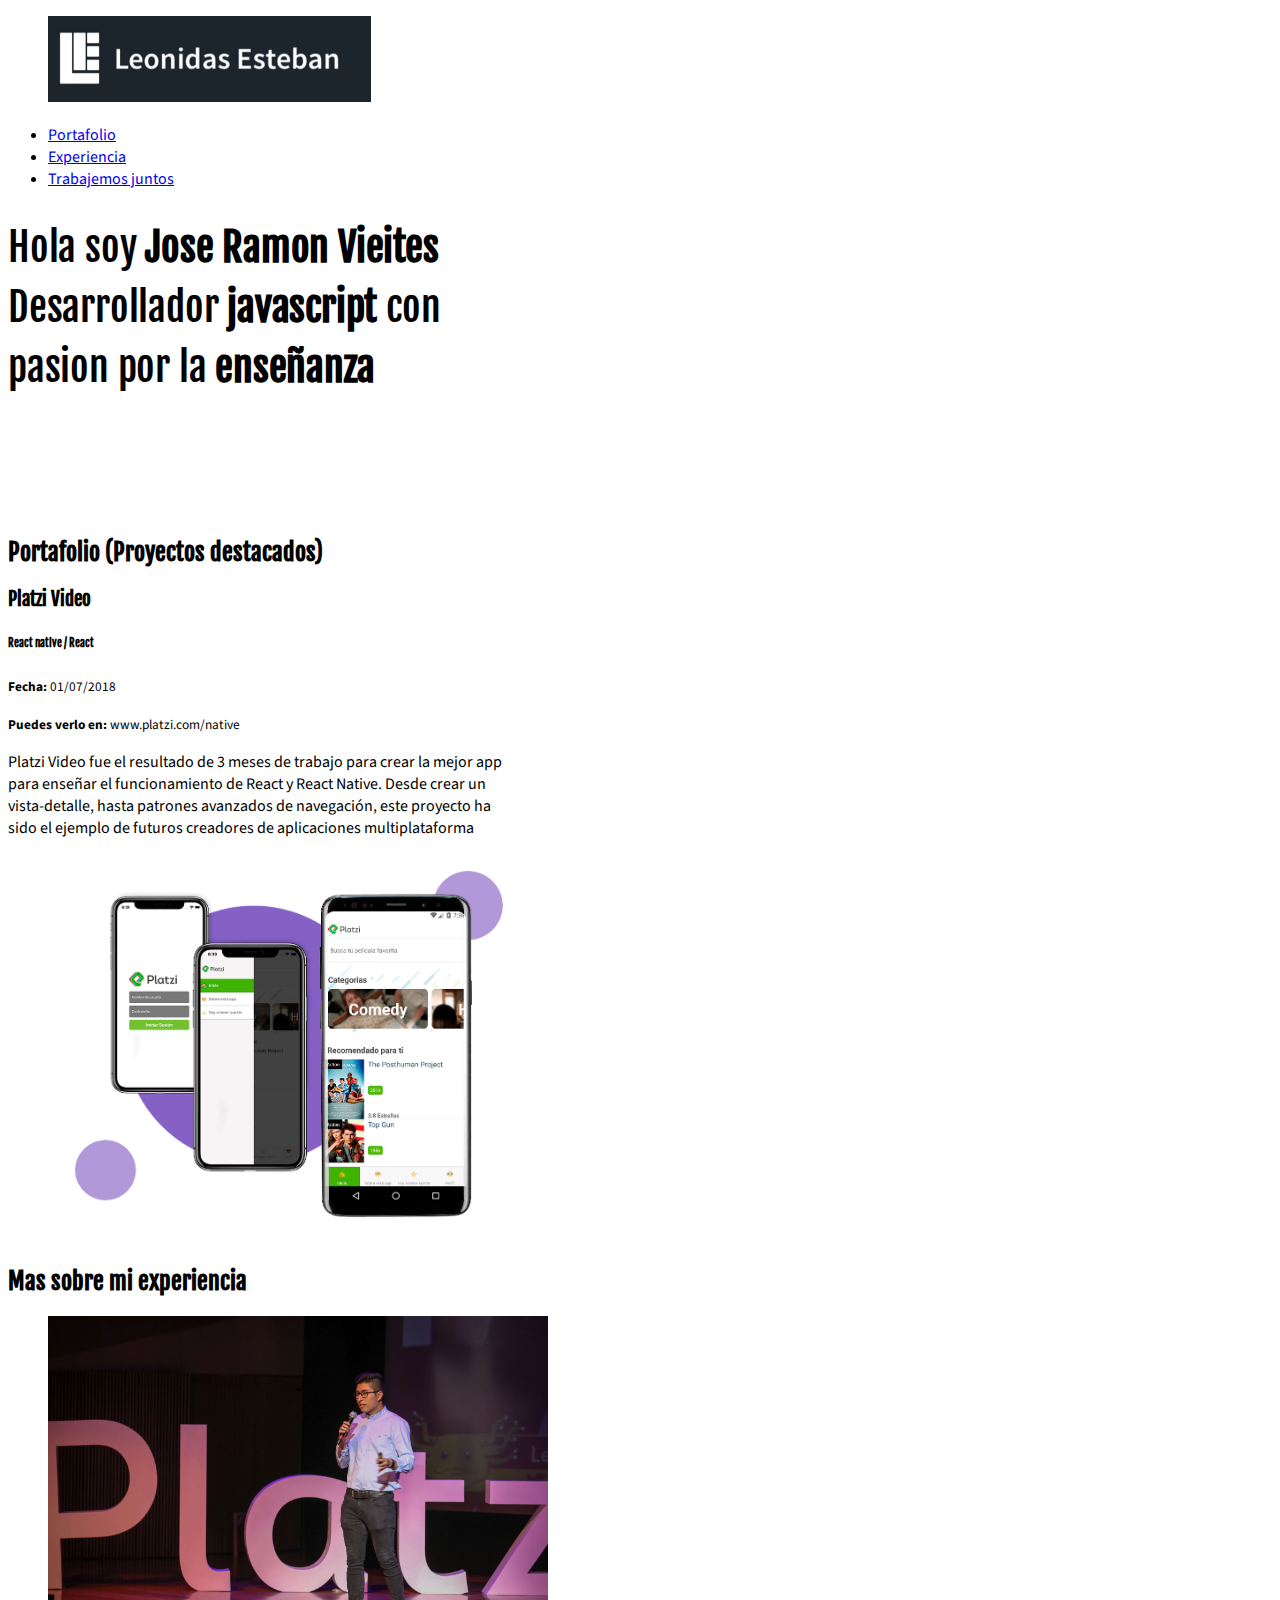
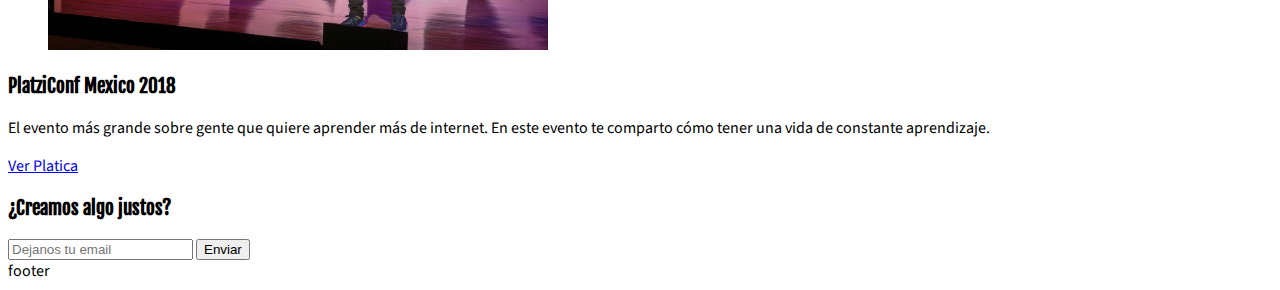
==== index.html @ d4e22620 "Dimensiones fijas elementos" ====
<!DOCTYPE html>
<html lang="es">

<head>
  <meta charset="UTF-8 ">
  <title>Hola soy Jose Ramon Vieites</title>
  <link rel="icon" type="image/png" href="images/favicon.png">
  <link href="https://fonts.googleapis.com/css2?family=Open+Sans&display=swap" rel="stylesheet">
  <link rel="stylesheet" href="css/styles.css">
</head>

<body>
  <header class="header">
    <div>
      <figure class="logo">
        <img src="images/logo.png" alt="Logo de http://leonidasesteban.com">
      </figure>
      <nav class="menu">
        <ul>
          <li>
            <a class="link" href="./portafolio/index.html ">Portafolio</a>
          </li>
          <li>
            <a class="link" href="#experiencia">Experiencia</a>
          </li>
          <li>
            <a class="link" href="#contacto">Trabajemos juntos</a>
          </li>
        </ul>
      </nav>
    </div>
  </header>
  <section class="hero">
    <h1>
      Hola soy
      <strong>Jose Ramon Vieites</strong>
      </br> Desarrollador
      <strong>javascript</strong>
      con </br> pasion por la <strong>enseñanza</strong>
    </h1>
    <!--
    <figure>
      <img src="images/hero.jpg" width="500" height="300" alt="Imagen principal del ciclo">
    </figure>
    -->
  </section>
  <section class="portfolio" id="portfolio">
    <h2>Portafolio (Proyectos destacados)</h2>
    <article class="project">
      <div class="project-details">
        <h3 class="project-title">Platzi Video</h3>
        <h6 class="project-course">React native / React</h6>
        <p class="project-date"> <small> <strong>Fecha:</strong> 01/07/2018 </small> </p>
        <p class="project-url"> <small> <strong>Puedes verlo en:</strong> www.platzi.com/native </small> </p>
        <p class="project-description">Platzi Video fue el resultado de 3 meses de trabajo para crear la mejor app para
          enseñar
          el funcionamiento de React y React Native. Desde crear un vista-detalle, hasta patrones
          avanzados de navegación, este proyecto ha sido el ejemplo de futuros creadores de
          aplicaciones multiplataforma
        </p>
      </div>
      <figure class="project-image-container">
        <img class="project-image" src="images/platzi-video-react-native.png" alt="Proyecto del curso de react native"
          width="500">
      </figure>
    </article>
  </section>
  <section id="experiencia">
    <h2>Mas sobre mi experiencia</h2>
    <article class="event">
      <figure class="event-image-container">
        <img class="event-image" src="images/platzi-conf.jpg" width="500" alt="">
      </figure>
      <h3 class="event-title">PlatziConf Mexico 2018</h3>
      <p class="event-description">El evento más grande sobre gente que quiere aprender más de internet. En este evento
        te
        comparto cómo tener una vida de constante aprendizaje.</p>
      <a class="event-url" target="_blank" href="https://www.youtube.com/watch?v=BIS7cWGgJg0">Ver Platica</a>
    </article>
  </section>
  <section id="contacto" class="contact">
    <form action="/suscripcion/" class="form-email">
      <h3>¿Creamos algo justos?</h3>
      <input id="email" type="text" placeholder="Dejanos tu email">
      <button>Enviar</button>
    </form>
  </section>
  <footer class="footer">footer</footer>
</body>

</html>
---- css/styles.css ----
@import url('https://fonts.googleapis.com/css2?family=Fjalla+One&display=swap');
@import url('https://fonts.googleapis.com/css2?family=Source+Sans+Pro:ital,wght@0,200;0,300;0,400;0,600;0,700;0,900;1,200;1,300;1,400;1,600;1,700;1,900&display=swap');
/*
reglas
selectores
declaraciones
propiedades
valores
*/

/*
header {
  background: pink;
}

body header div nav ul li a {
  color: yellow;
}

.link {
  color: blue;
}
*/

body {
  font-family: 'Source Sans Pro', sans-serif;
}

h1,
h2,
h3,
h4,
h5,
h6 {
  font-family: 'Fjalla One', sans-serif;
}

h1 {
  font-size: 40px;
  line-height: 1.5;
  font-weight: normal;
  letter-spacing: -0.2px;
}

.project-details {
  width: 500px;
}

.project-image-container {
  width: 500px;
}

.hero {
  height: 300px;
}
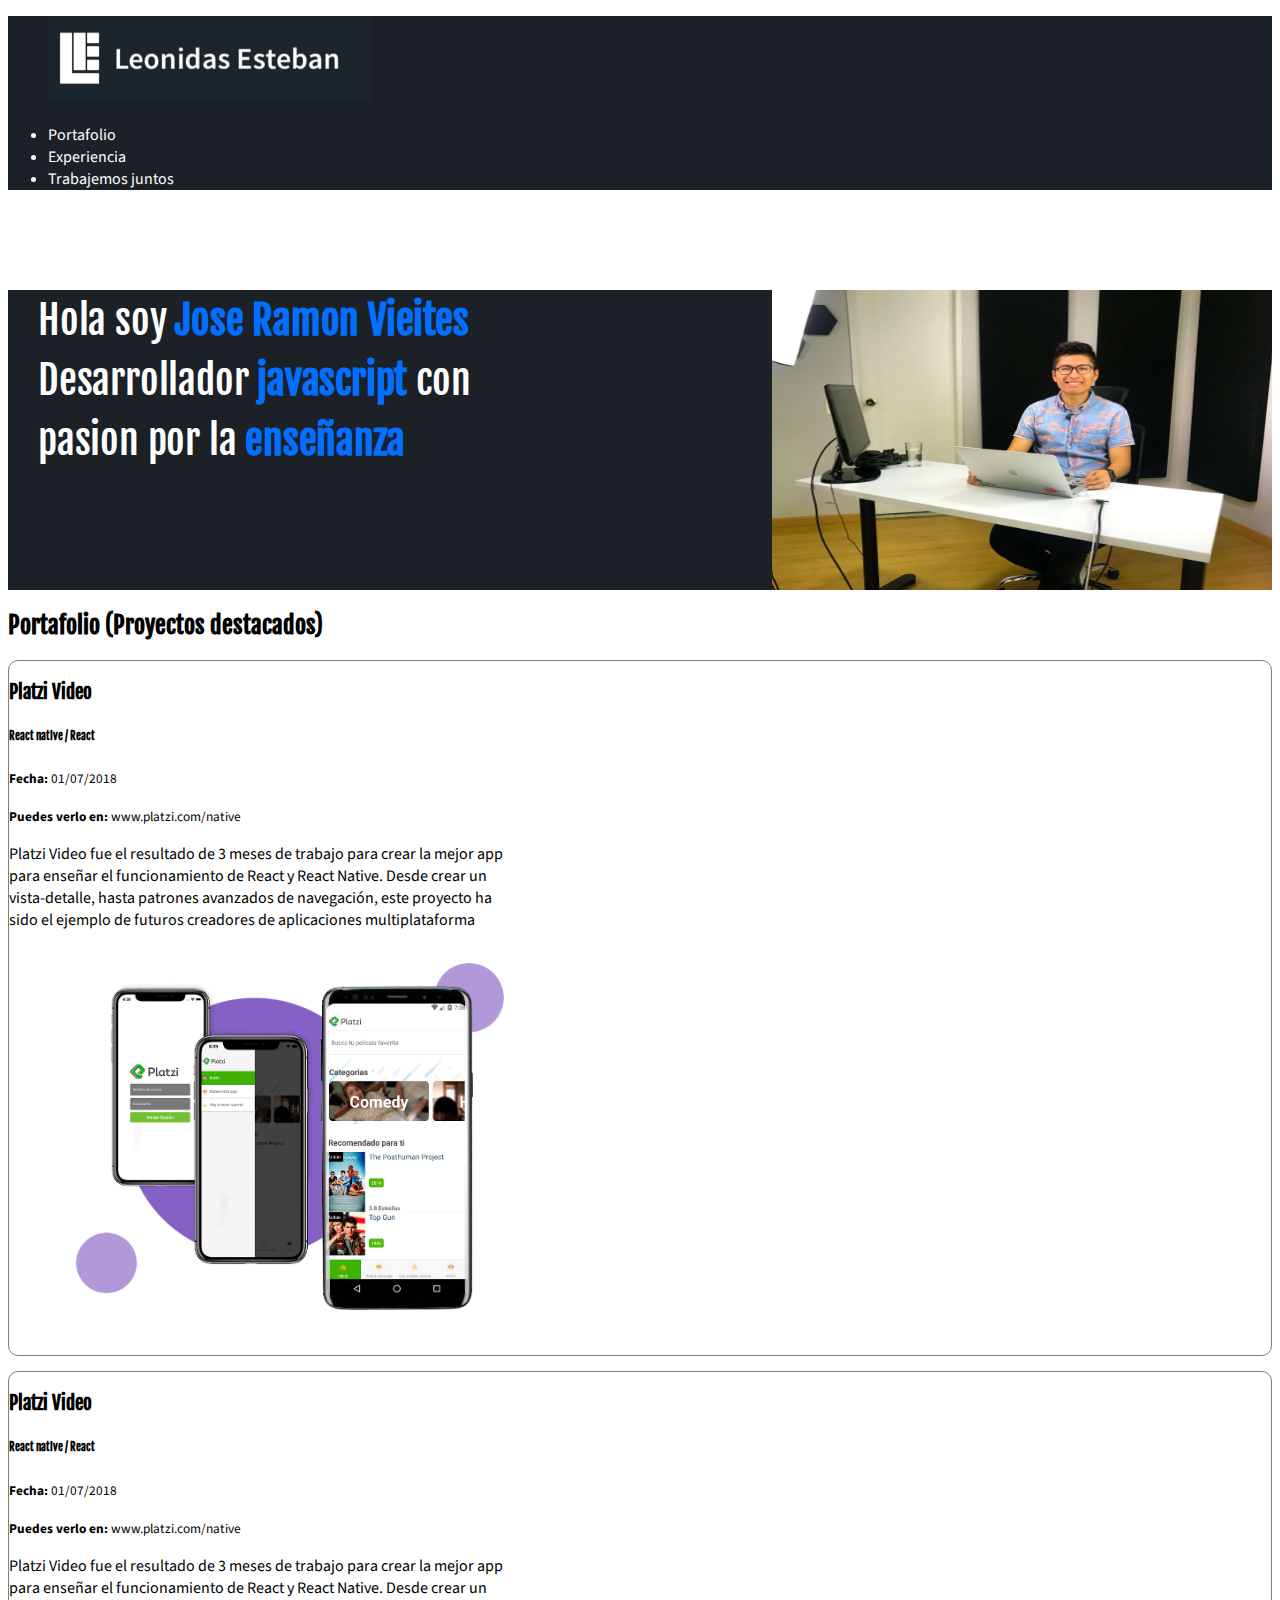
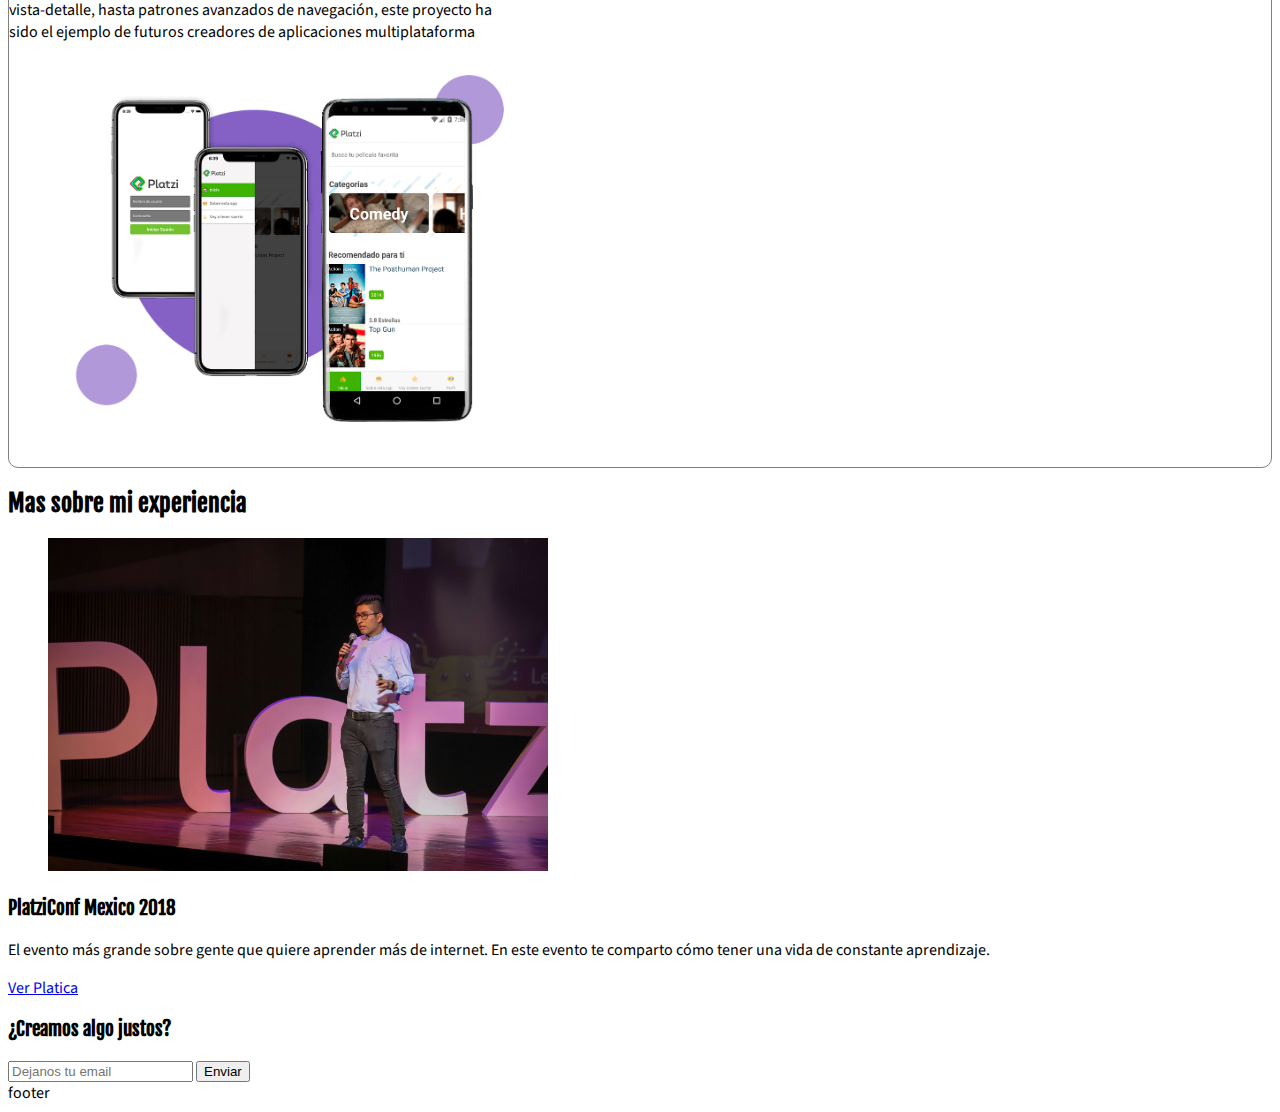
==== commit 1565f70e: "Margins" ====
--- a/index.html
+++ b/index.html
@@ -64,6 +64,24 @@
           width="500">
       </figure>
     </article>
+    <article class="project">
+      <div class="project-details">
+        <h3 class="project-title">Platzi Video</h3>
+        <h6 class="project-course">React native / React</h6>
+        <p class="project-date"> <small> <strong>Fecha:</strong> 01/07/2018 </small> </p>
+        <p class="project-url"> <small> <strong>Puedes verlo en:</strong> www.platzi.com/native </small> </p>
+        <p class="project-description">Platzi Video fue el resultado de 3 meses de trabajo para crear la mejor app para
+          enseñar
+          el funcionamiento de React y React Native. Desde crear un vista-detalle, hasta patrones
+          avanzados de navegación, este proyecto ha sido el ejemplo de futuros creadores de
+          aplicaciones multiplataforma
+        </p>
+      </div>
+      <figure class="project-image-container">
+        <img class="project-image" src="images/platzi-video-react-native.png" alt="Proyecto del curso de react native"
+          width="500">
+      </figure>
+    </article>
   </section>
   <section id="experiencia">
     <h2>Mas sobre mi experiencia</h2>
--- a/css/styles.css
+++ b/css/styles.css
@@ -40,6 +40,18 @@
   line-height: 1.5;
   font-weight: normal;
   letter-spacing: -0.2px;
+  color: white;
+  margin: 100px 150px 70px 30px;
+}
+
+h1 strong {
+  color: #026fff;
+}
+
+.project {
+  border: 1px solid gray;
+  border-radius: 10px;
+  margin-bottom: 15px;
 }
 
 .project-details {
@@ -52,4 +64,19 @@
 
 .hero {
   height: 300px;
+  background-image: url('../images/hero.jpg');
+  background-size: 500px 300px;
+  background-repeat: no-repeat;
+  background-position-x: right;
+  background-color: #1b2127;
 }
+
+.header {
+  background-color: #1b2127;
+  color: white;
+}
+
+.header a {
+  color: white;
+  text-decoration: none;
+}
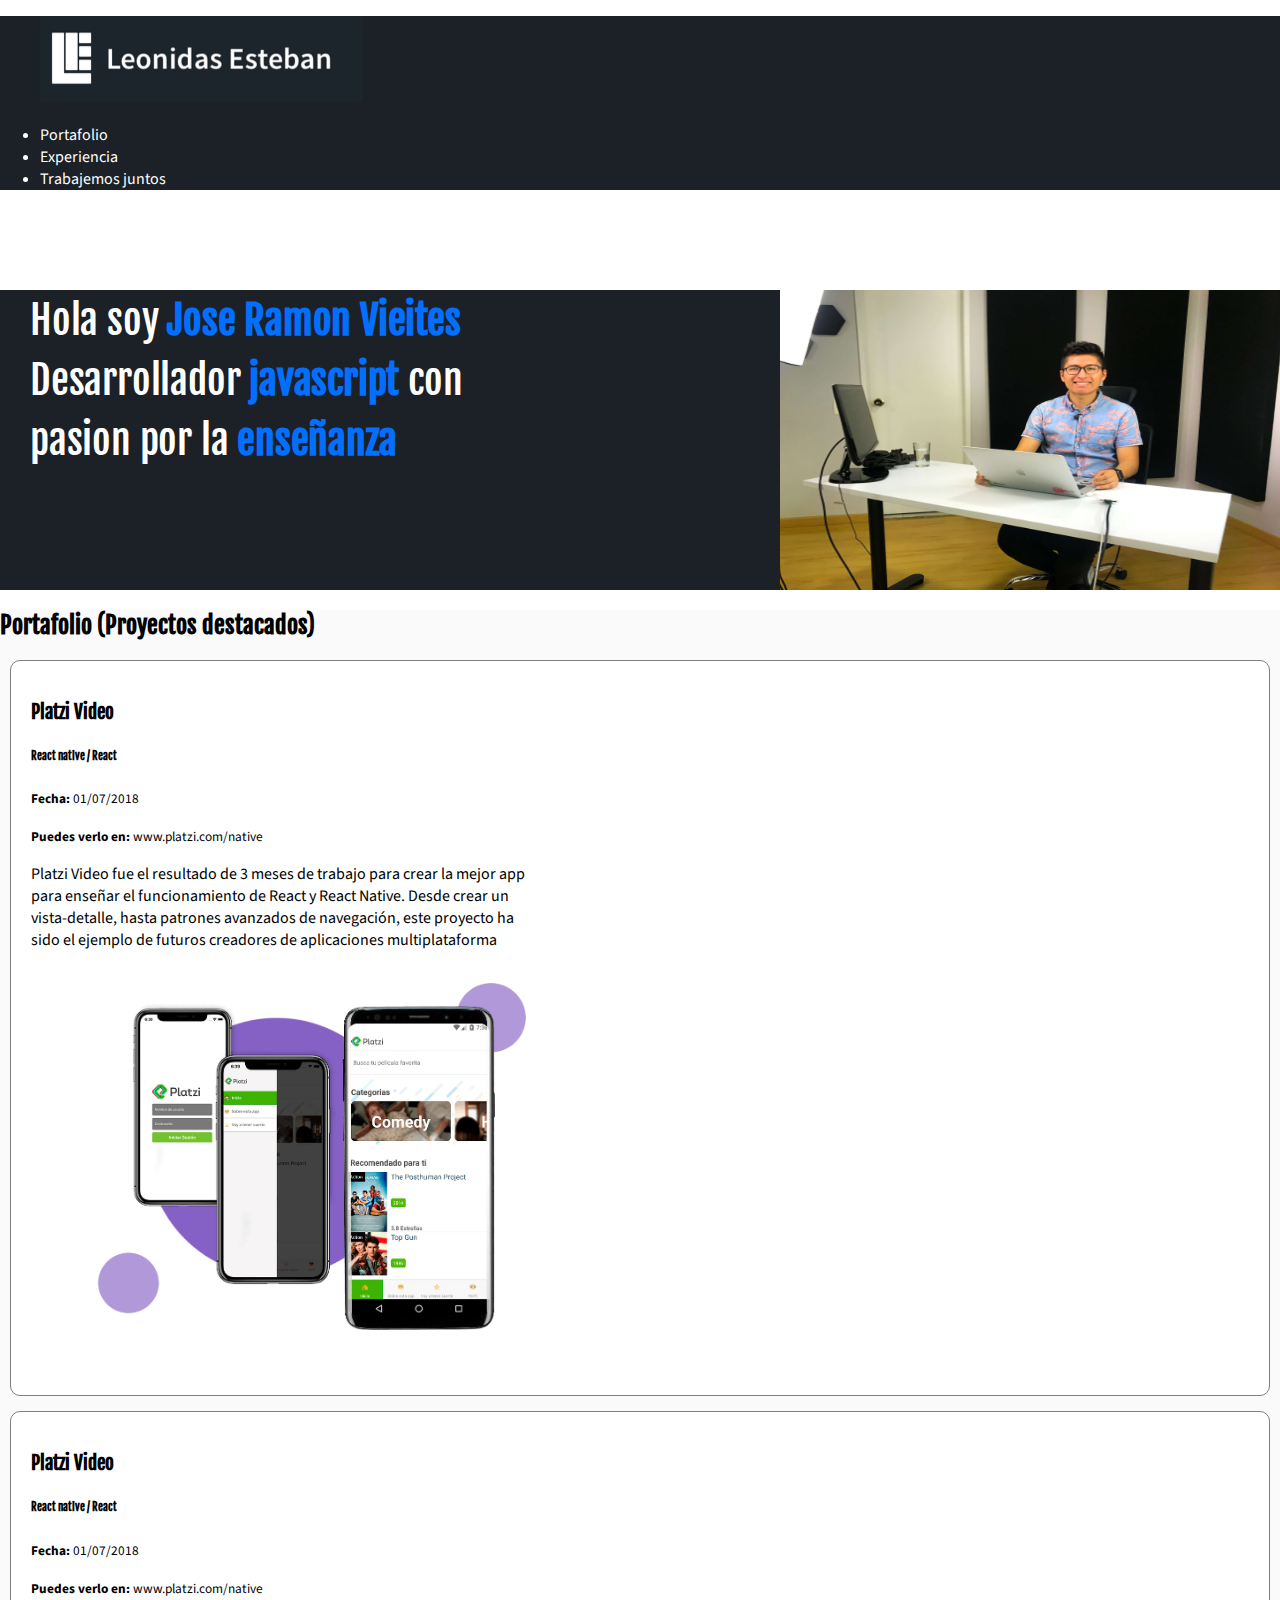
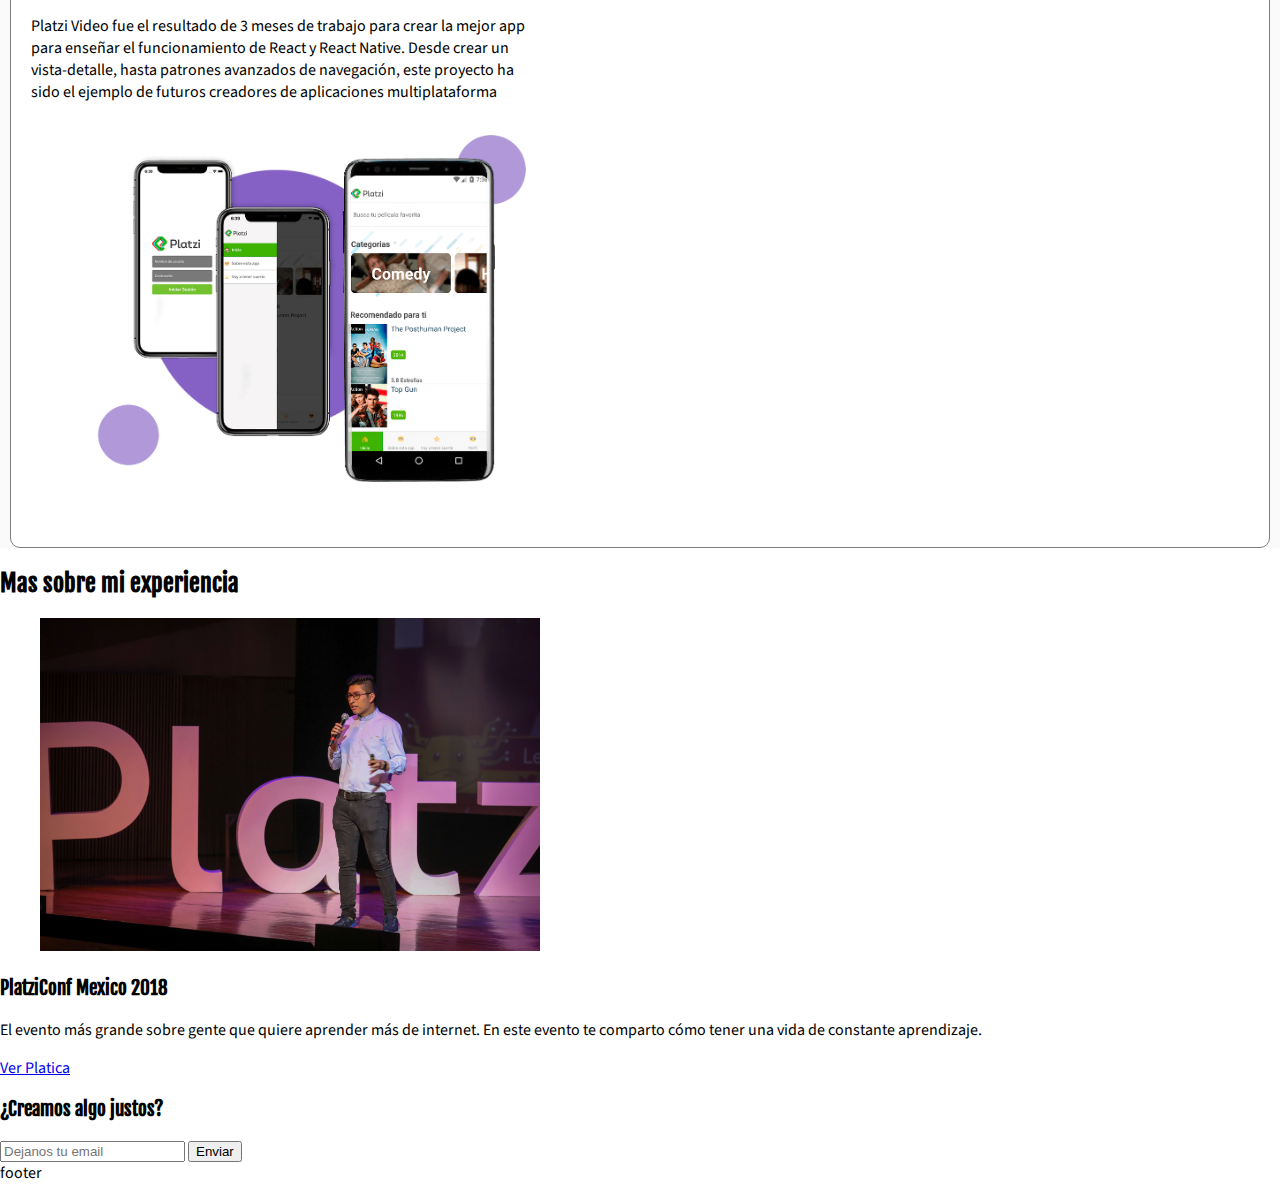
==== commit 94e2fade: "Formateo" ====
--- a/index.html
+++ b/index.html
@@ -1,109 +1,145 @@
 <!DOCTYPE html>
 <html lang="es">
+  <head>
+    <meta charset="UTF-8 " />
+    <title>Hola soy Jose Ramon Vieites</title>
+    <link rel="icon" type="image/png" href="images/favicon.png" />
+    <link
+      href="https://fonts.googleapis.com/css2?family=Open+Sans&display=swap"
+      rel="stylesheet"
+    />
+    <link rel="stylesheet" href="css/styles.css" />
+  </head>
 
-<head>
-  <meta charset="UTF-8 ">
-  <title>Hola soy Jose Ramon Vieites</title>
-  <link rel="icon" type="image/png" href="images/favicon.png">
-  <link href="https://fonts.googleapis.com/css2?family=Open+Sans&display=swap" rel="stylesheet">
-  <link rel="stylesheet" href="css/styles.css">
-</head>
-
-<body>
-  <header class="header">
-    <div>
-      <figure class="logo">
-        <img src="images/logo.png" alt="Logo de http://leonidasesteban.com">
-      </figure>
-      <nav class="menu">
-        <ul>
-          <li>
-            <a class="link" href="./portafolio/index.html ">Portafolio</a>
-          </li>
-          <li>
-            <a class="link" href="#experiencia">Experiencia</a>
-          </li>
-          <li>
-            <a class="link" href="#contacto">Trabajemos juntos</a>
-          </li>
-        </ul>
-      </nav>
-    </div>
-  </header>
-  <section class="hero">
-    <h1>
-      Hola soy
-      <strong>Jose Ramon Vieites</strong>
-      </br> Desarrollador
-      <strong>javascript</strong>
-      con </br> pasion por la <strong>enseñanza</strong>
-    </h1>
-    <!--
+  <body>
+    <header class="header">
+      <div>
+        <figure class="logo">
+          <img src="images/logo.png" alt="Logo de http://leonidasesteban.com" />
+        </figure>
+        <nav class="menu">
+          <ul>
+            <li>
+              <a class="link" href="./portafolio/index.html ">Portafolio</a>
+            </li>
+            <li>
+              <a class="link" href="#experiencia">Experiencia</a>
+            </li>
+            <li>
+              <a class="link" href="#contacto">Trabajemos juntos</a>
+            </li>
+          </ul>
+        </nav>
+      </div>
+    </header>
+    <section class="hero">
+      <h1>
+        Hola soy
+        <strong>Jose Ramon Vieites</strong>
+        <br />
+        Desarrollador
+        <strong>javascript</strong>
+        con <br />
+        pasion por la <strong>enseñanza</strong>
+      </h1>
+      <!--
     <figure>
       <img src="images/hero.jpg" width="500" height="300" alt="Imagen principal del ciclo">
     </figure>
-    -->
-  </section>
-  <section class="portfolio" id="portfolio">
-    <h2>Portafolio (Proyectos destacados)</h2>
-    <article class="project">
-      <div class="project-details">
-        <h3 class="project-title">Platzi Video</h3>
-        <h6 class="project-course">React native / React</h6>
-        <p class="project-date"> <small> <strong>Fecha:</strong> 01/07/2018 </small> </p>
-        <p class="project-url"> <small> <strong>Puedes verlo en:</strong> www.platzi.com/native </small> </p>
-        <p class="project-description">Platzi Video fue el resultado de 3 meses de trabajo para crear la mejor app para
-          enseñar
-          el funcionamiento de React y React Native. Desde crear un vista-detalle, hasta patrones
-          avanzados de navegación, este proyecto ha sido el ejemplo de futuros creadores de
-          aplicaciones multiplataforma
+    --></section>
+    <section class="portfolio" id="portfolio">
+      <h2>Portafolio (Proyectos destacados)</h2>
+      <article class="project">
+        <div class="project-details">
+          <h3 class="project-title">Platzi Video</h3>
+          <h6 class="project-course">React native / React</h6>
+          <p class="project-date">
+            <small> <strong>Fecha:</strong> 01/07/2018 </small>
+          </p>
+          <p class="project-url">
+            <small>
+              <strong>Puedes verlo en:</strong> www.platzi.com/native
+            </small>
+          </p>
+          <p class="project-description">
+            Platzi Video fue el resultado de 3 meses de trabajo para crear la
+            mejor app para enseñar el funcionamiento de React y React Native.
+            Desde crear un vista-detalle, hasta patrones avanzados de
+            navegación, este proyecto ha sido el ejemplo de futuros creadores de
+            aplicaciones multiplataforma
+          </p>
+        </div>
+        <figure class="project-image-container">
+          <img
+            class="project-image"
+            src="images/platzi-video-react-native.png"
+            alt="Proyecto del curso de react native"
+            width="500"
+          />
+        </figure>
+      </article>
+      <article class="project">
+        <div class="project-details">
+          <h3 class="project-title">Platzi Video</h3>
+          <h6 class="project-course">React native / React</h6>
+          <p class="project-date">
+            <small> <strong>Fecha:</strong> 01/07/2018 </small>
+          </p>
+          <p class="project-url">
+            <small>
+              <strong>Puedes verlo en:</strong> www.platzi.com/native
+            </small>
+          </p>
+          <p class="project-description">
+            Platzi Video fue el resultado de 3 meses de trabajo para crear la
+            mejor app para enseñar el funcionamiento de React y React Native.
+            Desde crear un vista-detalle, hasta patrones avanzados de
+            navegación, este proyecto ha sido el ejemplo de futuros creadores de
+            aplicaciones multiplataforma
+          </p>
+        </div>
+        <figure class="project-image-container">
+          <img
+            class="project-image"
+            src="images/platzi-video-react-native.png"
+            alt="Proyecto del curso de react native"
+            width="500"
+          />
+        </figure>
+      </article>
+    </section>
+    <section id="experiencia">
+      <h2>Mas sobre mi experiencia</h2>
+      <article class="event">
+        <figure class="event-image-container">
+          <img
+            class="event-image"
+            src="images/platzi-conf.jpg"
+            width="500"
+            alt=""
+          />
+        </figure>
+        <h3 class="event-title">PlatziConf Mexico 2018</h3>
+        <p class="event-description">
+          El evento más grande sobre gente que quiere aprender más de internet.
+          En este evento te comparto cómo tener una vida de constante
+          aprendizaje.
         </p>
-      </div>
-      <figure class="project-image-container">
-        <img class="project-image" src="images/platzi-video-react-native.png" alt="Proyecto del curso de react native"
-          width="500">
-      </figure>
-    </article>
-    <article class="project">
-      <div class="project-details">
-        <h3 class="project-title">Platzi Video</h3>
-        <h6 class="project-course">React native / React</h6>
-        <p class="project-date"> <small> <strong>Fecha:</strong> 01/07/2018 </small> </p>
-        <p class="project-url"> <small> <strong>Puedes verlo en:</strong> www.platzi.com/native </small> </p>
-        <p class="project-description">Platzi Video fue el resultado de 3 meses de trabajo para crear la mejor app para
-          enseñar
-          el funcionamiento de React y React Native. Desde crear un vista-detalle, hasta patrones
-          avanzados de navegación, este proyecto ha sido el ejemplo de futuros creadores de
-          aplicaciones multiplataforma
-        </p>
-      </div>
-      <figure class="project-image-container">
-        <img class="project-image" src="images/platzi-video-react-native.png" alt="Proyecto del curso de react native"
-          width="500">
-      </figure>
-    </article>
-  </section>
-  <section id="experiencia">
-    <h2>Mas sobre mi experiencia</h2>
-    <article class="event">
-      <figure class="event-image-container">
-        <img class="event-image" src="images/platzi-conf.jpg" width="500" alt="">
-      </figure>
-      <h3 class="event-title">PlatziConf Mexico 2018</h3>
-      <p class="event-description">El evento más grande sobre gente que quiere aprender más de internet. En este evento
-        te
-        comparto cómo tener una vida de constante aprendizaje.</p>
-      <a class="event-url" target="_blank" href="https://www.youtube.com/watch?v=BIS7cWGgJg0">Ver Platica</a>
-    </article>
-  </section>
-  <section id="contacto" class="contact">
-    <form action="/suscripcion/" class="form-email">
-      <h3>¿Creamos algo justos?</h3>
-      <input id="email" type="text" placeholder="Dejanos tu email">
-      <button>Enviar</button>
-    </form>
-  </section>
-  <footer class="footer">footer</footer>
-</body>
-
-</html>+        <a
+          class="event-url"
+          target="_blank"
+          href="https://www.youtube.com/watch?v=BIS7cWGgJg0"
+          >Ver Platica</a
+        >
+      </article>
+    </section>
+    <section id="contacto" class="contact">
+      <form action="/suscripcion/" class="form-email">
+        <h3>¿Creamos algo justos?</h3>
+        <input id="email" type="text" placeholder="Dejanos tu email" />
+        <button>Enviar</button>
+      </form>
+    </section>
+    <footer class="footer">footer</footer>
+  </body>
+</html>
--- a/css/styles.css
+++ b/css/styles.css
@@ -23,6 +23,7 @@
 */
 
 body {
+  margin: 0;
   font-family: 'Source Sans Pro', sans-serif;
 }
 
@@ -48,10 +49,17 @@
   color: #026fff;
 }
 
+.portfolio {
+  background: #fafafa;
+}
+
 .project {
   border: 1px solid gray;
   border-radius: 10px;
+  margin: 10px;
   margin-bottom: 15px;
+  padding: 20px;
+  background-color: white;
 }
 
 .project-details {
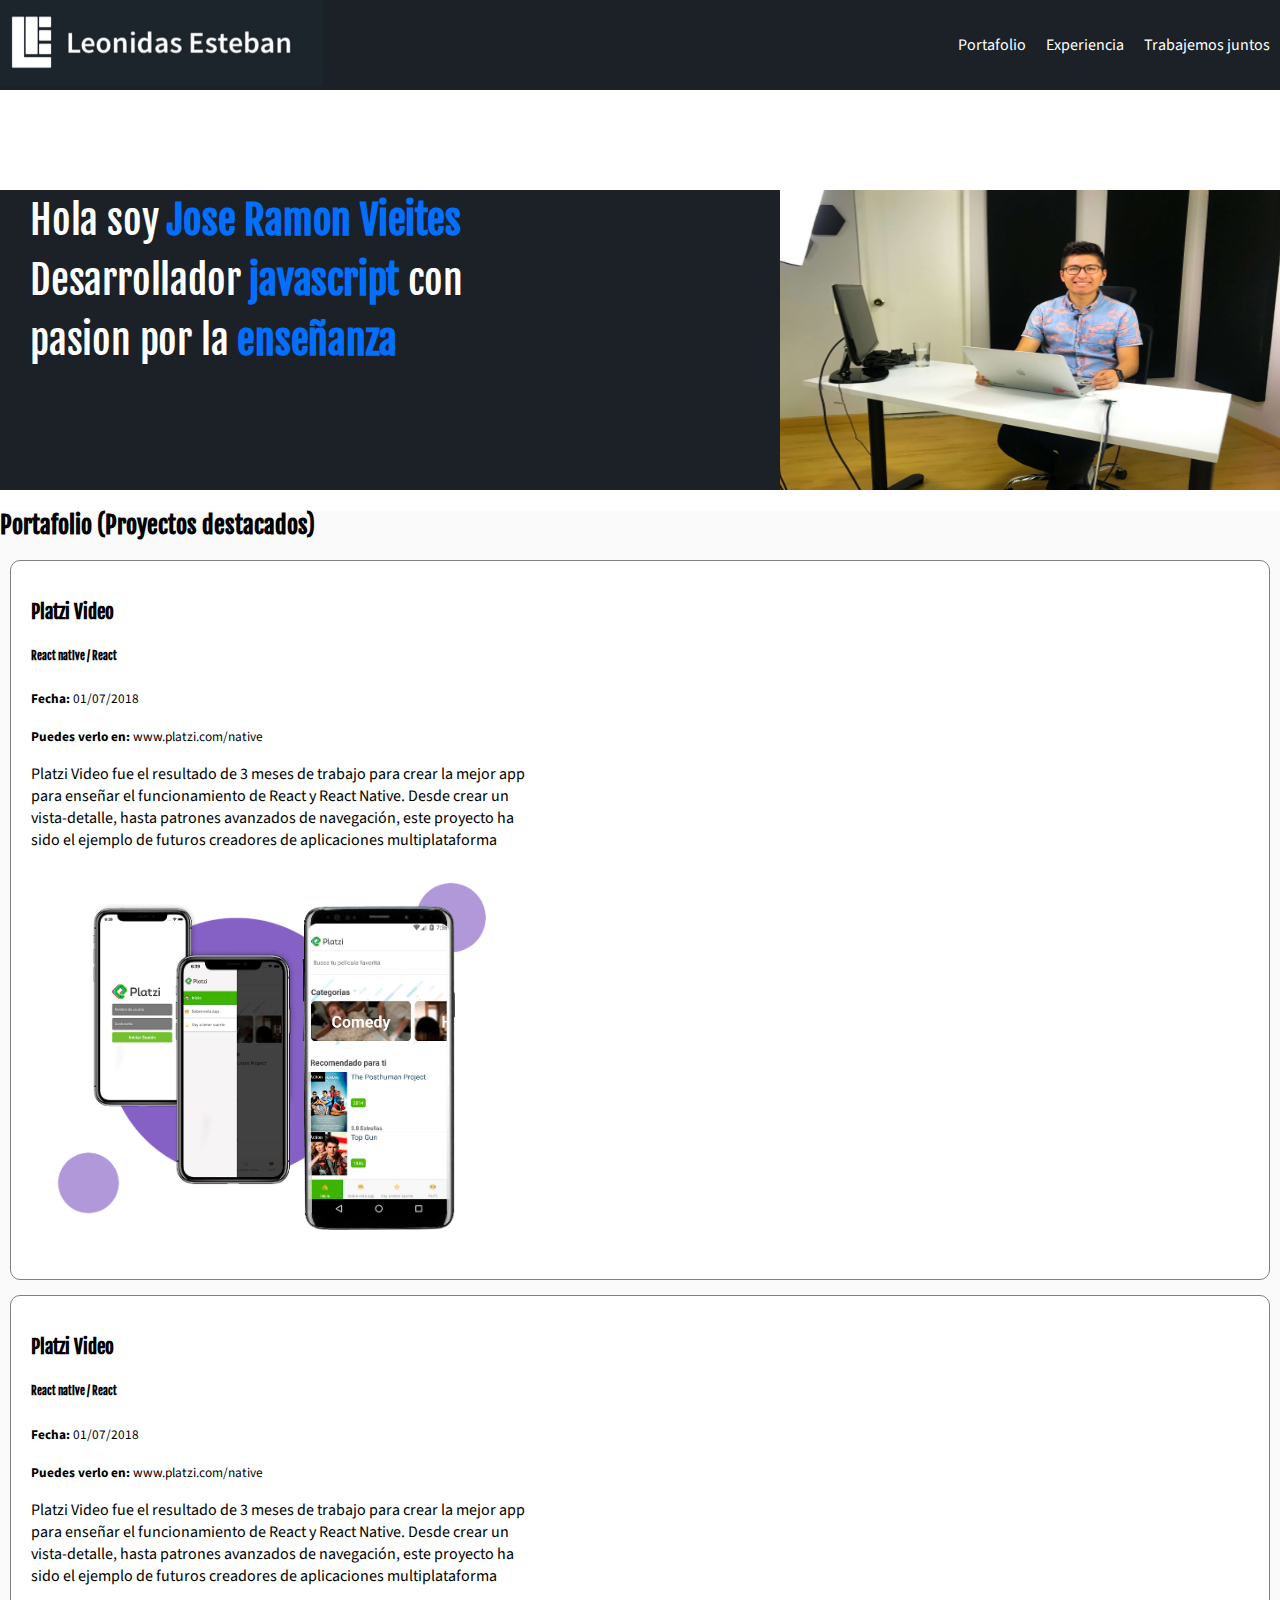
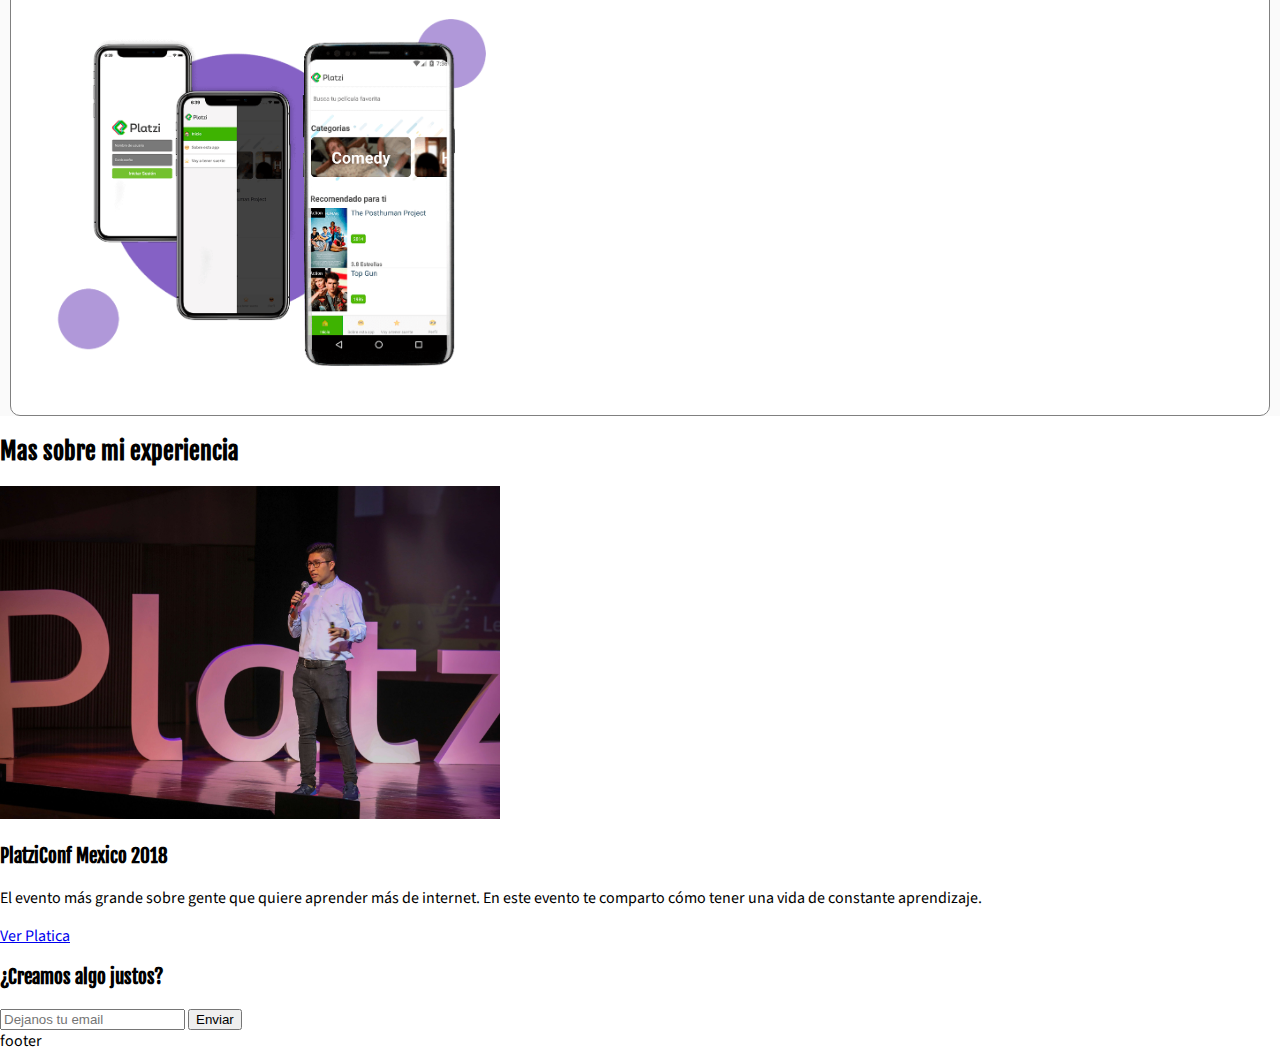
==== commit c0093e9d: "Fles e header" ====
--- a/index.html
+++ b/index.html
@@ -13,24 +13,22 @@
 
   <body>
     <header class="header">
-      <div>
-        <figure class="logo">
-          <img src="images/logo.png" alt="Logo de http://leonidasesteban.com" />
-        </figure>
-        <nav class="menu">
-          <ul>
-            <li>
-              <a class="link" href="./portafolio/index.html ">Portafolio</a>
-            </li>
-            <li>
-              <a class="link" href="#experiencia">Experiencia</a>
-            </li>
-            <li>
-              <a class="link" href="#contacto">Trabajemos juntos</a>
-            </li>
-          </ul>
-        </nav>
-      </div>
+      <figure class="logo">
+        <img src="images/logo.png" alt="Logo de http://leonidasesteban.com" />
+      </figure>
+      <nav class="menu">
+        <ul>
+          <li>
+            <a class="link" href="./portafolio/index.html ">Portafolio</a>
+          </li>
+          <li>
+            <a class="link" href="#experiencia">Experiencia</a>
+          </li>
+          <li>
+            <a class="link" href="#contacto">Trabajemos juntos</a>
+          </li>
+        </ul>
+      </nav>
     </header>
     <section class="hero">
       <h1>
--- a/css/styles.css
+++ b/css/styles.css
@@ -9,9 +9,6 @@
 */
 
 /*
-header {
-  background: pink;
-}
 
 body header div nav ul li a {
   color: yellow;
@@ -82,9 +79,54 @@
 .header {
   background-color: #1b2127;
   color: white;
+  display: flex;
+  justify-content: space-between;
+  height: 90px;
 }
 
 .header a {
   color: white;
   text-decoration: none;
+  display: flex;
+  align-items: center;
+  height: inherit;
+  padding: 0 10px;
 }
+
+.header ul {
+  display: flex;
+  height: inherit;
+  height: 90px;
+}
+
+.header ul li {
+  height: inherit;
+}
+
+.flexbox {
+  display: flex;
+  flex-direction: row;
+  flex-wrap: wrap;
+  justify-content: space-between;
+}
+
+.box {
+  width: 200px;
+  height: 200px;
+  border: 1px solid red;
+  flex-shrink: 0;
+}
+
+ul {
+  margin: 0;
+  padding: 0;
+  list-style: none;
+}
+
+figure {
+  margin: 0;
+}
+
+.menu {
+  height: inherit;
+}
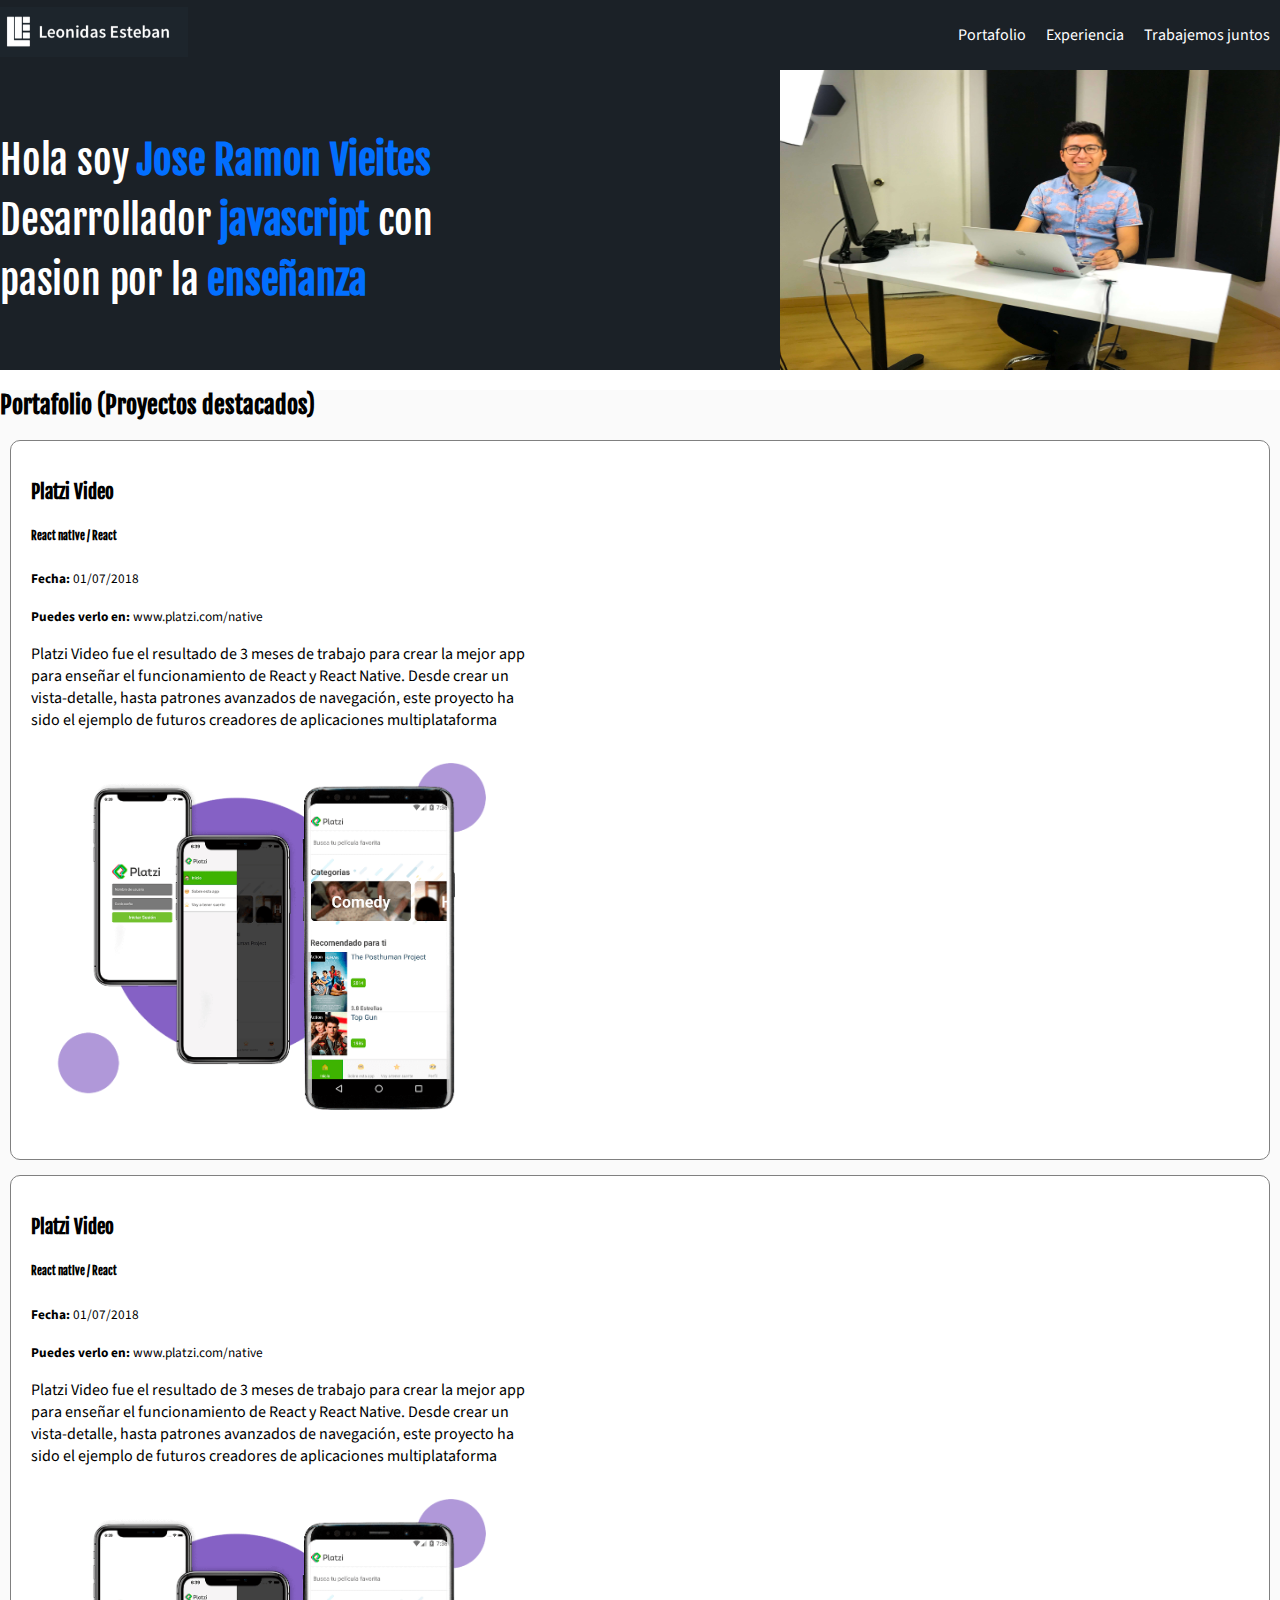
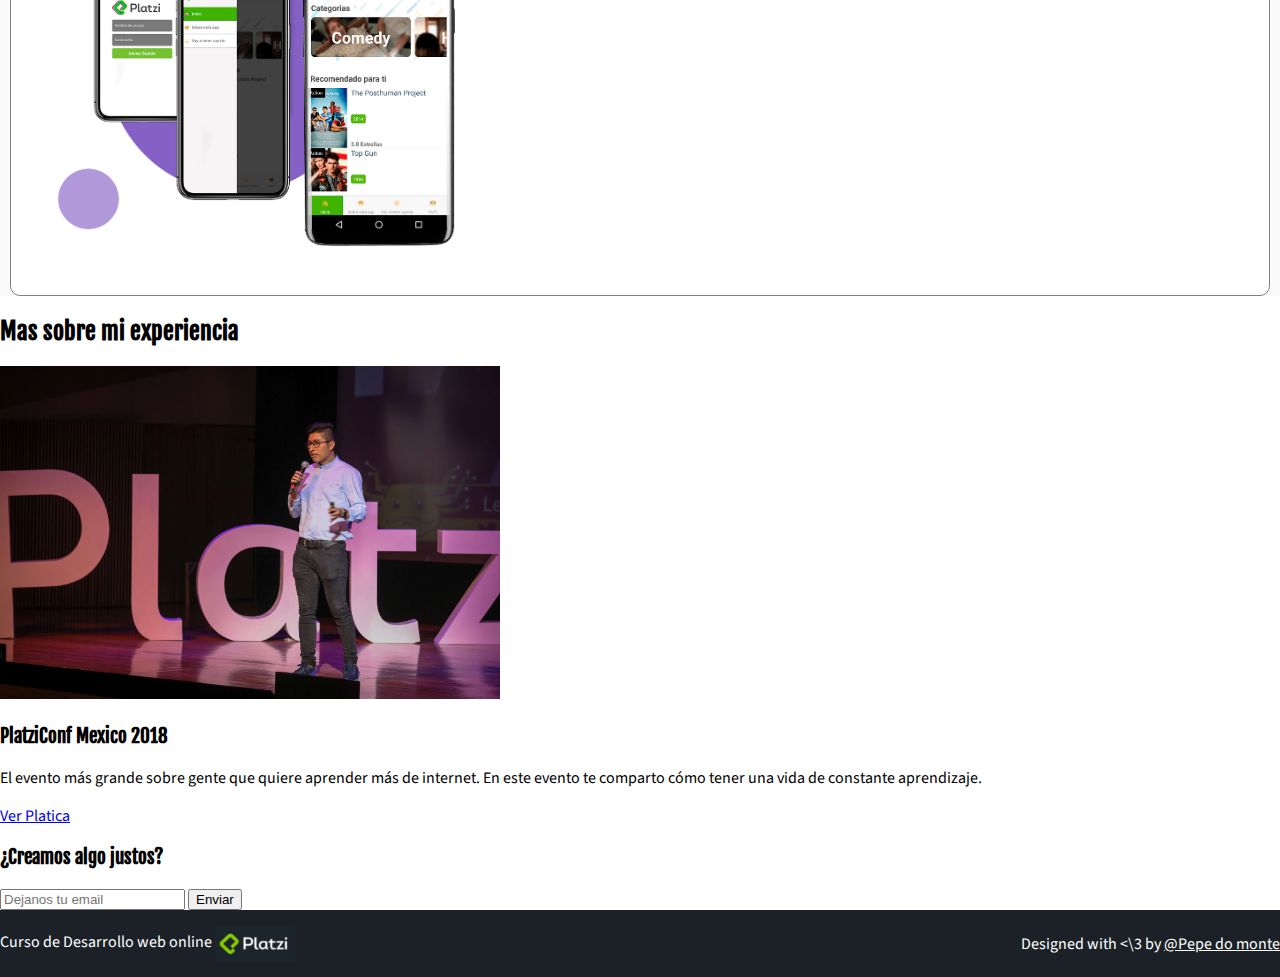
==== commit f270ac64: "Header e footer" ====
--- a/index.html
+++ b/index.html
@@ -14,7 +14,11 @@
   <body>
     <header class="header">
       <figure class="logo">
-        <img src="images/logo.png" alt="Logo de http://leonidasesteban.com" />
+        <img
+          height="50"
+          src="images/logo.png"
+          alt="Logo de http://leonidasesteban.com"
+        />
       </figure>
       <nav class="menu">
         <ul>
@@ -138,6 +142,16 @@
         <button>Enviar</button>
       </form>
     </section>
-    <footer class="footer">footer</footer>
+    <footer class="footer">
+      <div>
+        <p>
+          Curso de Desarrollo web online
+          <img src="images/platzi.png" width="80" alt="platzi" />
+        </p>
+      </div>
+      <div>
+        <p>Designed with <\3 by <a href="">@Pepe do monte</a></p>
+      </div>
+    </footer>
   </body>
 </html>
--- a/css/styles.css
+++ b/css/styles.css
@@ -39,7 +39,7 @@
   font-weight: normal;
   letter-spacing: -0.2px;
   color: white;
-  margin: 100px 150px 70px 30px;
+  margin: 0;
 }
 
 h1 strong {
@@ -74,6 +74,8 @@
   background-repeat: no-repeat;
   background-position-x: right;
   background-color: #1b2127;
+  display: flex;
+  align-items: center;
 }
 
 .header {
@@ -81,7 +83,8 @@
   color: white;
   display: flex;
   justify-content: space-between;
-  height: 90px;
+  align-items: center;
+  height: 70px;
 }
 
 .header a {
@@ -96,7 +99,7 @@
 .header ul {
   display: flex;
   height: inherit;
-  height: 90px;
+  height: 70px;
 }
 
 .header ul li {
@@ -130,3 +133,19 @@
 .menu {
   height: inherit;
 }
+
+.footer {
+  background-color: #1b2127;
+  color: white;
+  display: flex;
+  align-items: center;
+  justify-content: space-between;
+}
+
+.footer img {
+  vertical-align: middle;
+}
+
+.footer a {
+  color: white;
+}
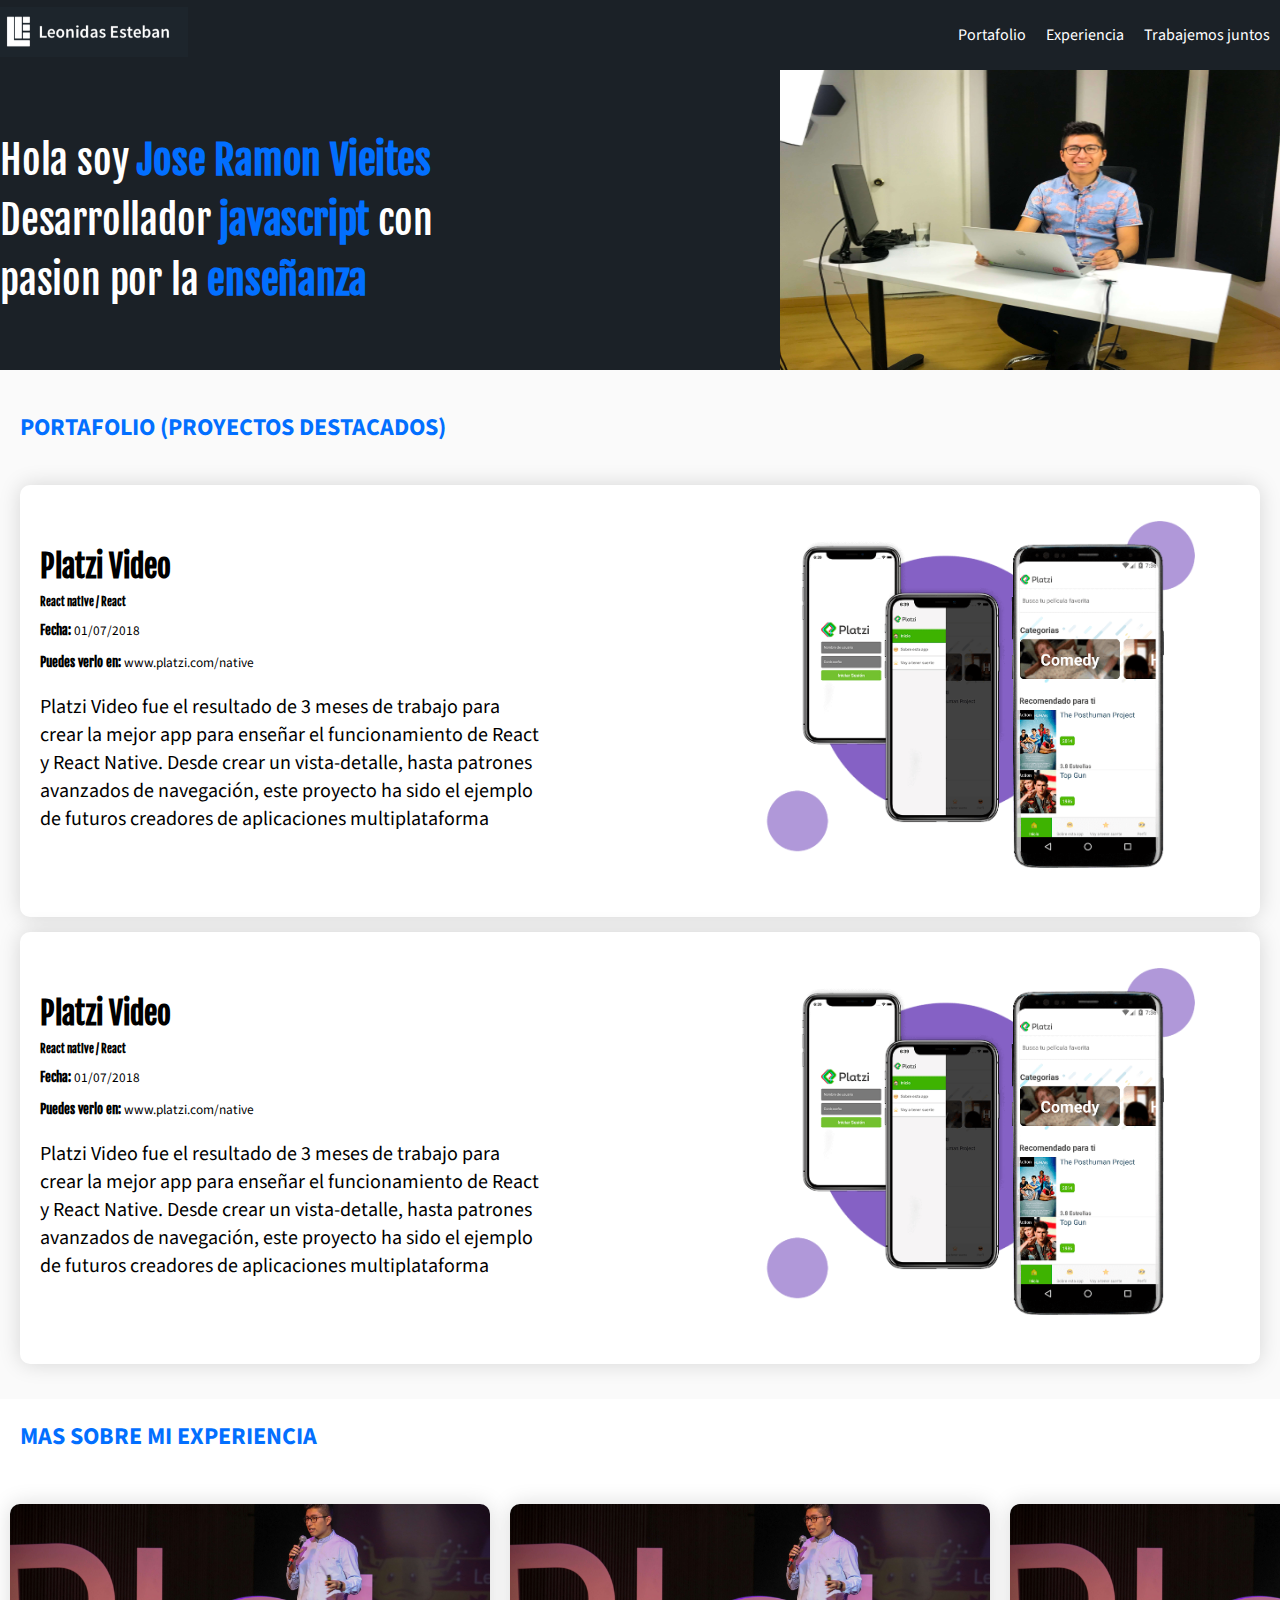
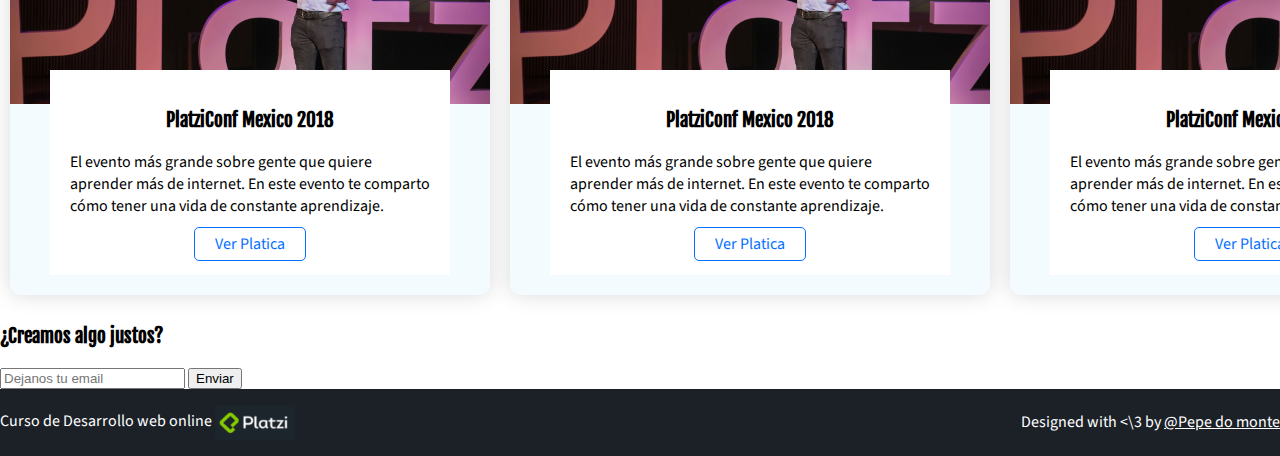
==== commit 9a6c4098: "Eventos" ====
--- a/index.html
+++ b/index.html
@@ -110,29 +110,103 @@
         </figure>
       </article>
     </section>
-    <section id="experiencia">
-      <h2>Mas sobre mi experiencia</h2>
-      <article class="event">
-        <figure class="event-image-container">
-          <img
-            class="event-image"
-            src="images/platzi-conf.jpg"
-            width="500"
-            alt=""
-          />
-        </figure>
-        <h3 class="event-title">PlatziConf Mexico 2018</h3>
-        <p class="event-description">
-          El evento más grande sobre gente que quiere aprender más de internet.
-          En este evento te comparto cómo tener una vida de constante
-          aprendizaje.
-        </p>
-        <a
-          class="event-url"
-          target="_blank"
-          href="https://www.youtube.com/watch?v=BIS7cWGgJg0"
-          >Ver Platica</a
-        >
+    <h2 class="event-list-title">Mas sobre mi experiencia</h2>
+    <section id="experiencia" class="event-list">
+      <article class="event">
+        <figure class="event-image-container">
+          <img
+            class="event-image"
+            src="images/platzi-conf.jpg"
+            width="500"
+            alt=""
+          />
+        </figure>
+        <div class="event-detail">
+          <h3 class="event-title">PlatziConf Mexico 2018</h3>
+          <p class="event-description">
+            El evento más grande sobre gente que quiere aprender más de
+            internet. En este evento te comparto cómo tener una vida de
+            constante aprendizaje.
+          </p>
+          <a
+            class="event-url"
+            target="_blank"
+            href="https://www.youtube.com/watch?v=BIS7cWGgJg0"
+            >Ver Platica</a
+          >
+        </div>
+      </article>
+      <article class="event">
+        <figure class="event-image-container">
+          <img
+            class="event-image"
+            src="images/platzi-conf.jpg"
+            width="500"
+            alt=""
+          />
+        </figure>
+        <div class="event-detail">
+          <h3 class="event-title">PlatziConf Mexico 2018</h3>
+          <p class="event-description">
+            El evento más grande sobre gente que quiere aprender más de
+            internet. En este evento te comparto cómo tener una vida de
+            constante aprendizaje.
+          </p>
+          <a
+            class="event-url"
+            target="_blank"
+            href="https://www.youtube.com/watch?v=BIS7cWGgJg0"
+            >Ver Platica</a
+          >
+        </div>
+      </article>
+      <article class="event">
+        <figure class="event-image-container">
+          <img
+            class="event-image"
+            src="images/platzi-conf.jpg"
+            width="500"
+            alt=""
+          />
+        </figure>
+        <div class="event-detail">
+          <h3 class="event-title">PlatziConf Mexico 2018</h3>
+          <p class="event-description">
+            El evento más grande sobre gente que quiere aprender más de
+            internet. En este evento te comparto cómo tener una vida de
+            constante aprendizaje.
+          </p>
+          <a
+            class="event-url"
+            target="_blank"
+            href="https://www.youtube.com/watch?v=BIS7cWGgJg0"
+            >Ver Platica</a
+          >
+        </div>
+      </article>
+      <article class="event">
+        <figure class="event-image-container">
+          <img
+            class="event-image"
+            src="images/platzi-conf.jpg"
+            width="500"
+            alt=""
+          />
+        </figure>
+        <div class="event-detail">
+          <h3 class="event-title">PlatziConf Mexico 2018</h3>
+          <p class="event-description">
+            El evento más grande sobre gente que quiere aprender más de
+            internet. En este evento te comparto cómo tener una vida de
+            constante aprendizaje.
+          </p>
+          <a
+            class="event-url"
+            target="_blank"
+            href="https://www.youtube.com/watch?v=BIS7cWGgJg0"
+            >Ver Platica</a
+          >
+        </div>
       </article>
     </section>
     <section id="contacto" class="contact">
--- a/css/styles.css
+++ b/css/styles.css
@@ -46,21 +46,53 @@
   color: #026fff;
 }
 
+h2 {
+  color: #026fff;
+  text-transform: uppercase;
+  font-family: 'Source Sans Pro', sans-serif;
+  font-weight: bold;
+  font-size: 24px;
+  margin-bottom: 40px;
+}
+
 .portfolio {
   background: #fafafa;
+  padding: 20px;
 }
 
 .project {
-  border: 1px solid gray;
+  box-shadow: 0px 0px 21px 0px rgba(0, 0, 0, 0.15);
   border-radius: 10px;
-  margin: 10px;
   margin-bottom: 15px;
   padding: 20px;
   background-color: white;
+  display: flex;
+  align-items: center;
+  justify-content: space-between;
+}
+
+.project strong {
+  font-family: 'Fjalla One', sans-serif;
+}
+
+.project-course,
+.project-date,
+.project-url {
+  margin: 10px 0;
+}
+
+.project-title {
+  font-size: 30px;
+  margin-top: 0;
+  margin-bottom: 10px;
 }
 
 .project-details {
   width: 500px;
+}
+
+.project-description {
+  font-size: 20px;
 }
 
 .project-image-container {
@@ -116,7 +148,6 @@
 .box {
   width: 200px;
   height: 200px;
-  border: 1px solid red;
   flex-shrink: 0;
 }
 
@@ -149,3 +180,48 @@
 .footer a {
   color: white;
 }
+
+.event-list {
+  display: flex;
+}
+
+.event-list-title {
+  margin-left: 20px;
+}
+
+.event {
+  box-shadow: 0px 0px 21px 0px rgba(0, 0, 0, 0.15);
+  margin: 10px;
+  width: 480px;
+  border-radius: 10px;
+  flex-shrink: 0;
+  overflow: hidden;
+  background: #f4fbff;
+}
+
+.event img {
+  width: 480px;
+  height: 200px;
+  object-fit: cover;
+}
+
+.event-detail {
+  margin: 20px 40px;
+  margin-top: -40px;
+  background-color: white;
+  position: relative;
+  padding: 20px;
+  text-align: center;
+}
+
+.event-description {
+  text-align: left;
+}
+
+.event-url {
+  border: 1px solid #056fff;
+  padding: 5px 20px;
+  text-decoration: none;
+  color: #056fff;
+  border-radius: 5px;
+}
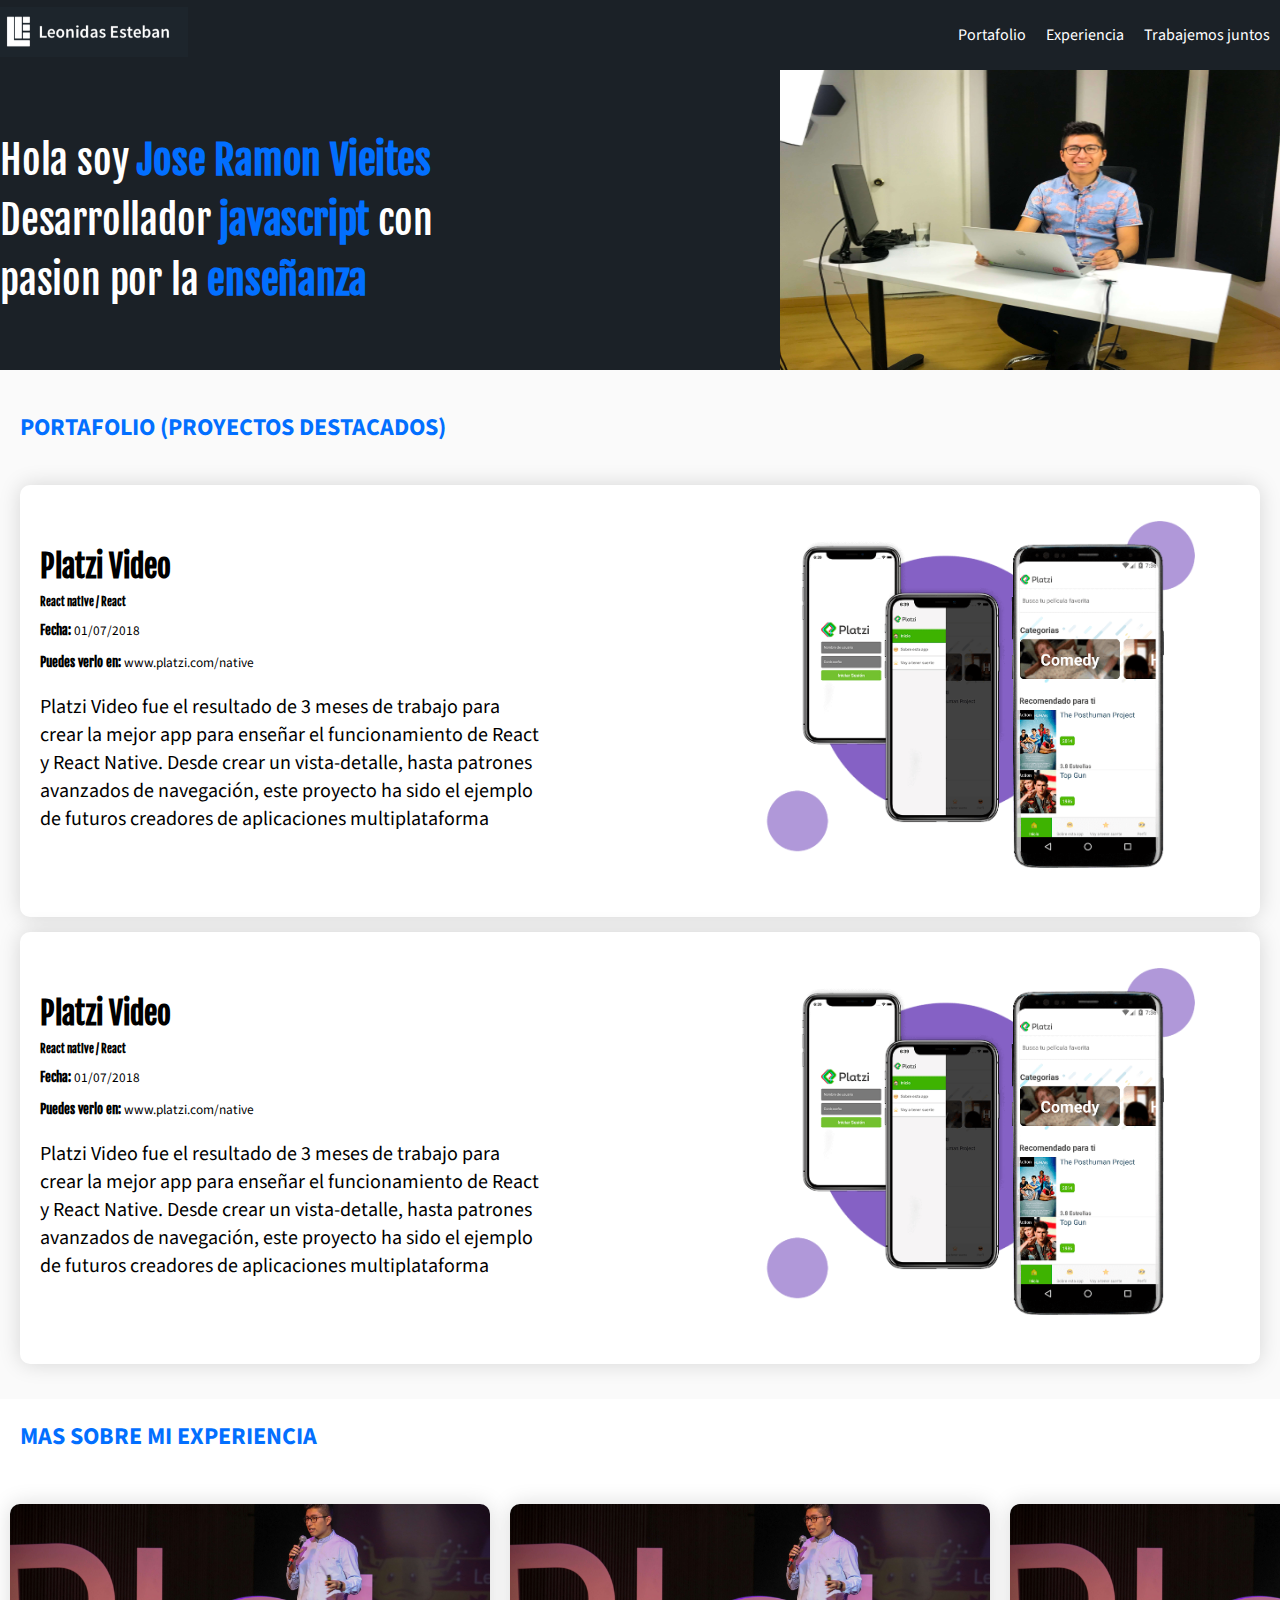
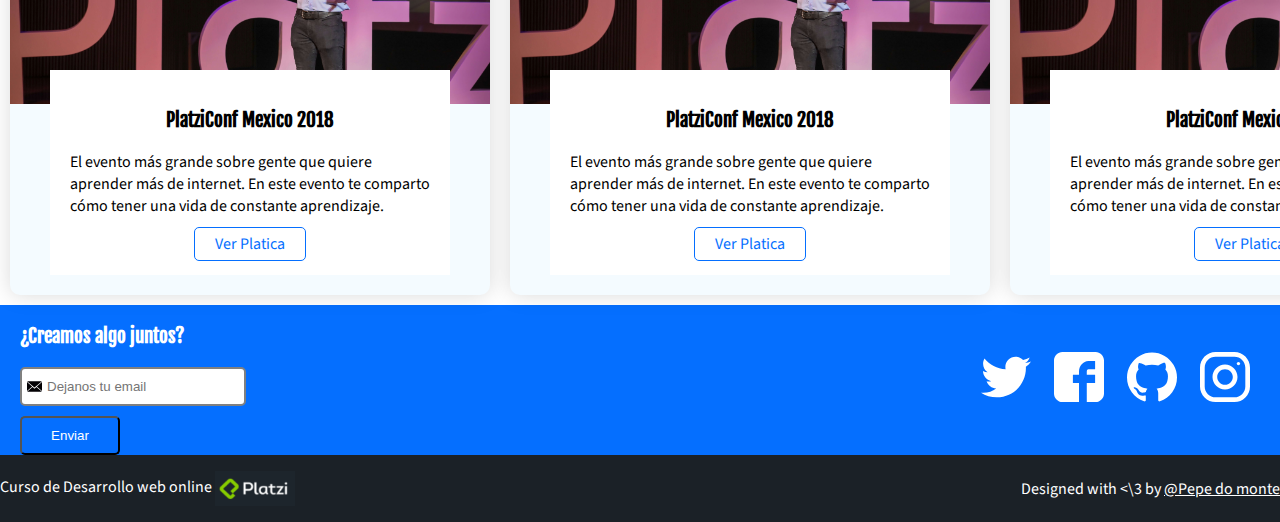
==== commit 244a4af0: "Contacto" ====
--- a/index.html
+++ b/index.html
@@ -211,10 +211,16 @@
     </section>
     <section id="contacto" class="contact">
       <form action="/suscripcion/" class="form-email">
-        <h3>¿Creamos algo justos?</h3>
+        <h3>¿Creamos algo juntos?</h3>
         <input id="email" type="text" placeholder="Dejanos tu email" />
         <button>Enviar</button>
       </form>
+      <div class="social">
+        <a href="" class="social-link twitter"></a>
+        <a href="" class="social-link facebook"></a>
+        <a href="" class="social-link github"></a>
+        <a href="" class="social-link instagram"></a>
+      </div>
     </section>
     <footer class="footer">
       <div>
--- a/css/styles.css
+++ b/css/styles.css
@@ -225,3 +225,64 @@
   color: #056fff;
   border-radius: 5px;
 }
+
+.contact {
+  background-color: #056fff;
+  color: white;
+  height: 150px;
+  display: flex;
+  align-items: center;
+  justify-content: space-between;
+  padding: 0px 20px;
+}
+
+.social-link {
+  display: inline-block;
+  width: 50px;
+  height: 50px;
+  background-size: 50px 50px;
+  margin: 0px 10px;
+}
+
+.social-link.twitter {
+  background-image: url('../images/twitter.svg');
+}
+
+.social-link.facebook {
+  background-image: url('../images/facebook.svg');
+}
+
+.social-link.github {
+  background-image: url('../images/github.svg');
+}
+
+.social-link.instagram {
+  background-image: url('../images/instagram.svg');
+}
+
+.form-email input {
+  border-color: gray;
+  border-style: solid;
+  padding: 10px 20px 10px 25px;
+  border-radius: 5px;
+  background-image: url('../images/envelope.svg');
+  background-size: 15px 15px;
+  background-repeat: no-repeat;
+  background-position-y: center;
+  background-position-x: 5px;
+}
+
+.form-email button {
+  display: block;
+  margin-top: 10px;
+  background: transparent;
+  color: white;
+  padding: 10px 0;
+  margin-top: 10px;
+  border-radius: 5px;
+  width: 100px;
+}
+
+.form-email {
+  font-family: 'Source Sans Pro', sans-serif;
+}
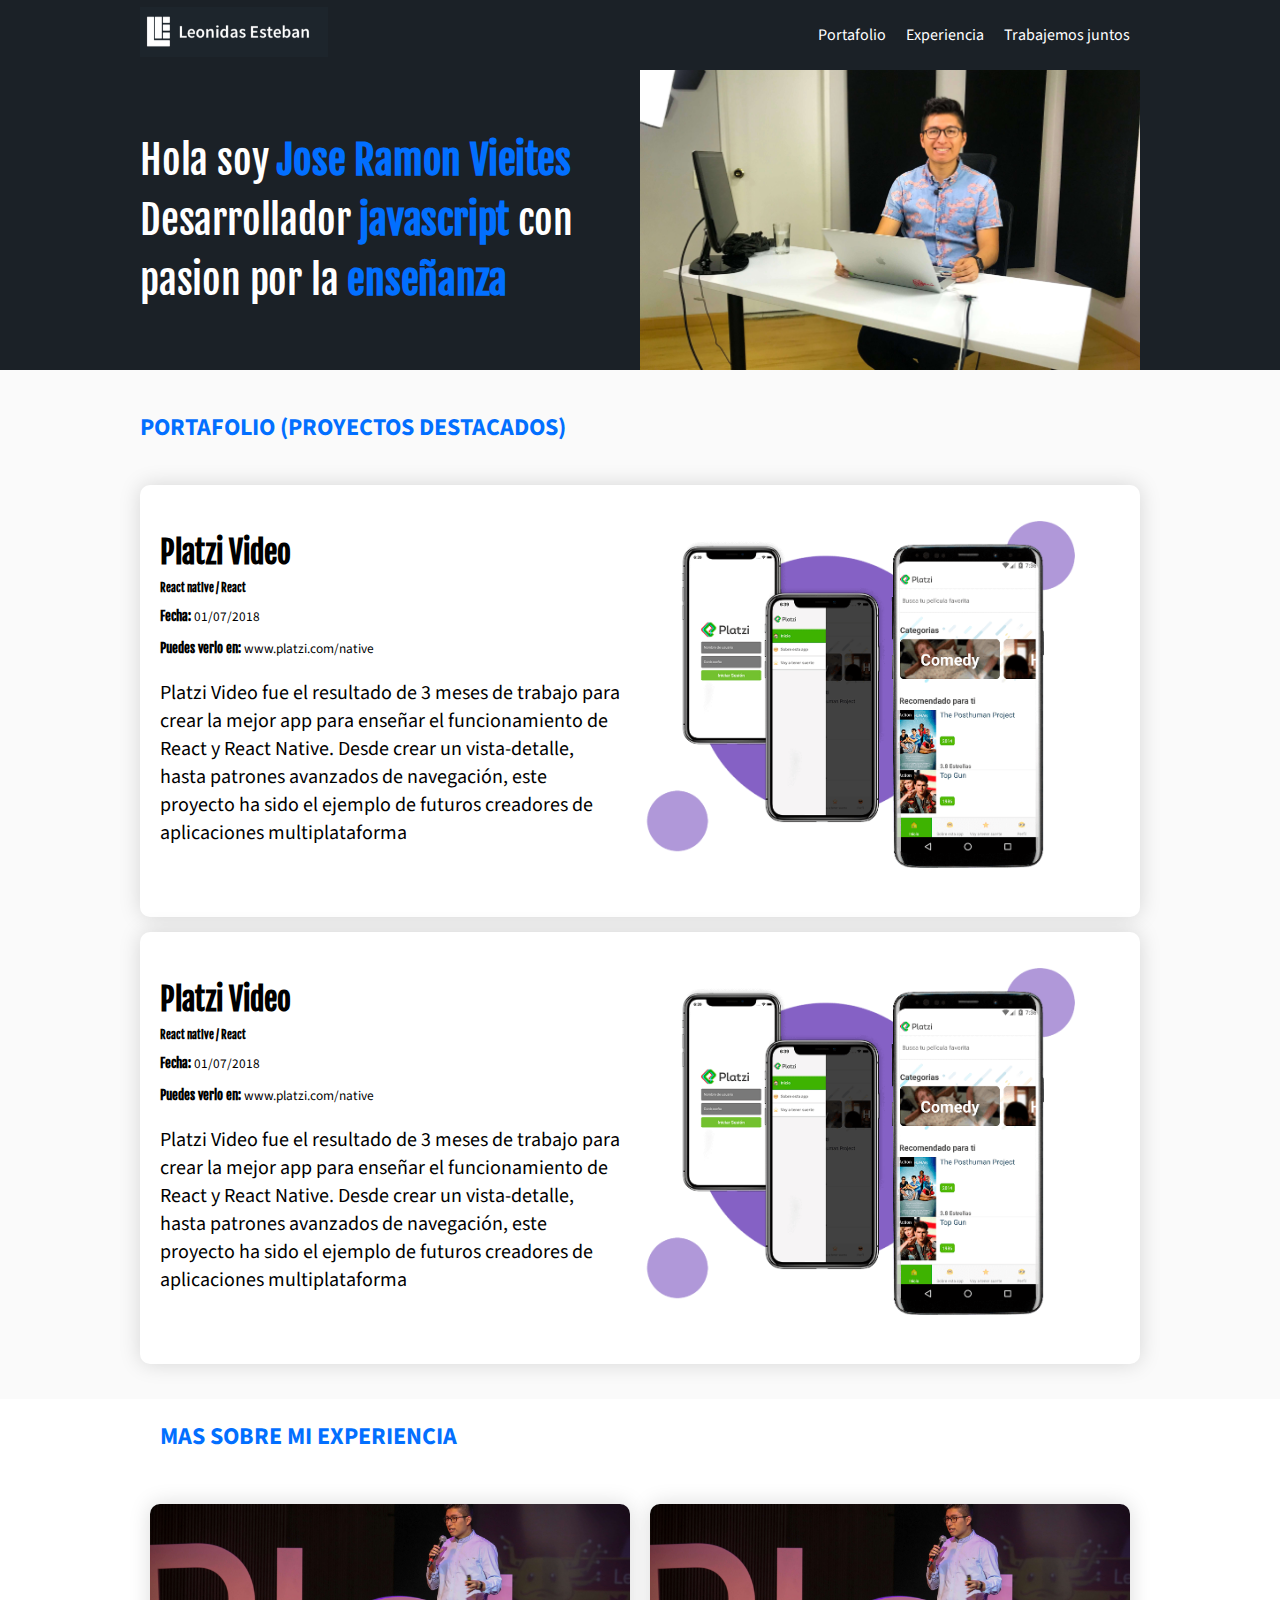
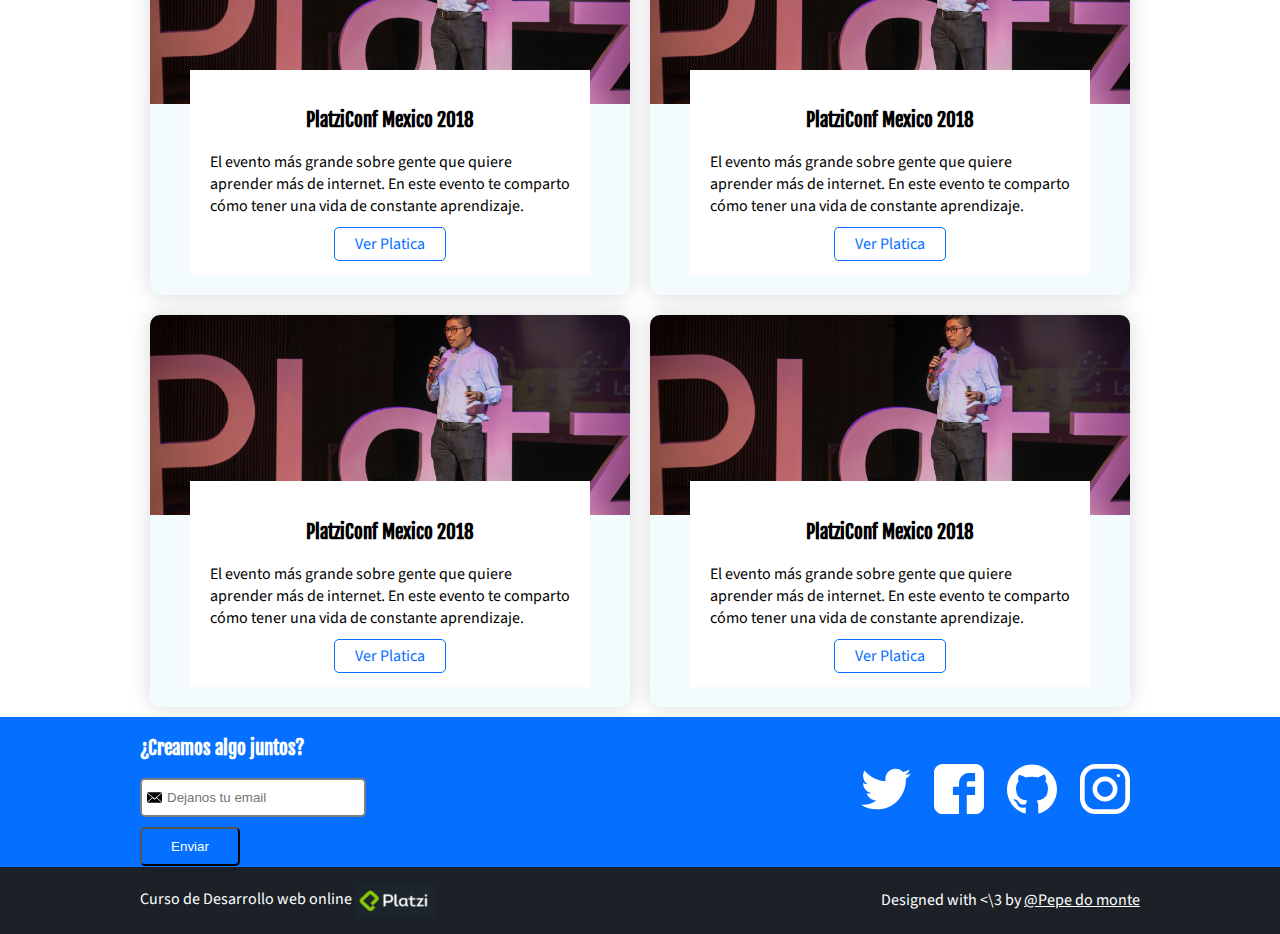
==== commit 92dedcd7: "Final curso" ====
--- a/index.html
+++ b/index.html
@@ -13,224 +13,241 @@
 
   <body>
     <header class="header">
-      <figure class="logo">
-        <img
-          height="50"
-          src="images/logo.png"
-          alt="Logo de http://leonidasesteban.com"
-        />
-      </figure>
-      <nav class="menu">
-        <ul>
-          <li>
-            <a class="link" href="./portafolio/index.html ">Portafolio</a>
-          </li>
-          <li>
-            <a class="link" href="#experiencia">Experiencia</a>
-          </li>
-          <li>
-            <a class="link" href="#contacto">Trabajemos juntos</a>
-          </li>
-        </ul>
-      </nav>
+      <div class="container">
+        <figure class="logo">
+          <img
+            height="50"
+            src="images/logo.png"
+            alt="Logo de http://leonidasesteban.com"
+          />
+        </figure>
+        <nav class="menu">
+          <ul>
+            <li>
+              <a class="link" href="#portfolio">Portafolio</a>
+            </li>
+            <li>
+              <a class="link" href="#experiencia">Experiencia</a>
+            </li>
+            <li>
+              <a class="link" href="#contacto">Trabajemos juntos</a>
+            </li>
+          </ul>
+        </nav>
+      </div>
     </header>
     <section class="hero">
-      <h1>
-        Hola soy
-        <strong>Jose Ramon Vieites</strong>
-        <br />
-        Desarrollador
-        <strong>javascript</strong>
-        con <br />
-        pasion por la <strong>enseñanza</strong>
-      </h1>
-      <!--
-    <figure>
-      <img src="images/hero.jpg" width="500" height="300" alt="Imagen principal del ciclo">
-    </figure>
-    --></section>
+      <div class="container">
+        <h1>
+          Hola soy
+          <strong>Jose Ramon Vieites</strong>
+          <br />
+          Desarrollador
+          <strong>javascript</strong>
+          con <br />
+          pasion por la <strong>enseñanza</strong>
+        </h1>
+        <img
+          class="hero-image"
+          src="images/hero.jpg"
+          width="500"
+          height="300"
+          alt="Imagen principal"
+        />
+      </div>
+    </section>
     <section class="portfolio" id="portfolio">
-      <h2>Portafolio (Proyectos destacados)</h2>
-      <article class="project">
-        <div class="project-details">
-          <h3 class="project-title">Platzi Video</h3>
-          <h6 class="project-course">React native / React</h6>
-          <p class="project-date">
-            <small> <strong>Fecha:</strong> 01/07/2018 </small>
-          </p>
-          <p class="project-url">
-            <small>
-              <strong>Puedes verlo en:</strong> www.platzi.com/native
-            </small>
-          </p>
-          <p class="project-description">
-            Platzi Video fue el resultado de 3 meses de trabajo para crear la
-            mejor app para enseñar el funcionamiento de React y React Native.
-            Desde crear un vista-detalle, hasta patrones avanzados de
-            navegación, este proyecto ha sido el ejemplo de futuros creadores de
-            aplicaciones multiplataforma
+      <div class="container">
+        <h2>Portafolio (Proyectos destacados)</h2>
+        <article class="project">
+          <div class="project-details">
+            <h3 class="project-title">Platzi Video</h3>
+            <h6 class="project-course">React native / React</h6>
+            <p class="project-date">
+              <small> <strong>Fecha:</strong> 01/07/2018 </small>
+            </p>
+            <p class="project-url">
+              <small>
+                <strong>Puedes verlo en:</strong> www.platzi.com/native
+              </small>
+            </p>
+            <p class="project-description">
+              Platzi Video fue el resultado de 3 meses de trabajo para crear la
+              mejor app para enseñar el funcionamiento de React y React Native.
+              Desde crear un vista-detalle, hasta patrones avanzados de
+              navegación, este proyecto ha sido el ejemplo de futuros creadores
+              de aplicaciones multiplataforma
+            </p>
+          </div>
+          <figure class="project-image-container">
+            <img
+              class="project-image"
+              src="images/platzi-video-react-native.png"
+              alt="Proyecto del curso de react native"
+              width="500"
+            />
+          </figure>
+        </article>
+        <article class="project">
+          <div class="project-details">
+            <h3 class="project-title">Platzi Video</h3>
+            <h6 class="project-course">React native / React</h6>
+            <p class="project-date">
+              <small> <strong>Fecha:</strong> 01/07/2018 </small>
+            </p>
+            <p class="project-url">
+              <small>
+                <strong>Puedes verlo en:</strong> www.platzi.com/native
+              </small>
+            </p>
+            <p class="project-description">
+              Platzi Video fue el resultado de 3 meses de trabajo para crear la
+              mejor app para enseñar el funcionamiento de React y React Native.
+              Desde crear un vista-detalle, hasta patrones avanzados de
+              navegación, este proyecto ha sido el ejemplo de futuros creadores
+              de aplicaciones multiplataforma
+            </p>
+          </div>
+          <figure class="project-image-container">
+            <img
+              class="project-image"
+              src="images/platzi-video-react-native.png"
+              alt="Proyecto del curso de react native"
+              width="500"
+            />
+          </figure>
+        </article>
+      </div>
+    </section>
+    <div class="container">
+      <h2 class="event-list-title">Mas sobre mi experiencia</h2>
+    </div>
+    <section id="experiencia" class="event-list">
+      <div class="container">
+        <article class="event">
+          <figure class="event-image-container">
+            <img
+              class="event-image"
+              src="images/platzi-conf.jpg"
+              width="500"
+              alt=""
+            />
+          </figure>
+          <div class="event-detail">
+            <h3 class="event-title">PlatziConf Mexico 2018</h3>
+            <p class="event-description">
+              El evento más grande sobre gente que quiere aprender más de
+              internet. En este evento te comparto cómo tener una vida de
+              constante aprendizaje.
+            </p>
+            <a
+              class="event-url"
+              target="_blank"
+              href="https://www.youtube.com/watch?v=BIS7cWGgJg0"
+              >Ver Platica</a
+            >
+          </div>
+        </article>
+        <article class="event">
+          <figure class="event-image-container">
+            <img
+              class="event-image"
+              src="images/platzi-conf.jpg"
+              width="500"
+              alt=""
+            />
+          </figure>
+          <div class="event-detail">
+            <h3 class="event-title">PlatziConf Mexico 2018</h3>
+            <p class="event-description">
+              El evento más grande sobre gente que quiere aprender más de
+              internet. En este evento te comparto cómo tener una vida de
+              constante aprendizaje.
+            </p>
+            <a
+              class="event-url"
+              target="_blank"
+              href="https://www.youtube.com/watch?v=BIS7cWGgJg0"
+              >Ver Platica</a
+            >
+          </div>
+        </article>
+        <article class="event">
+          <figure class="event-image-container">
+            <img
+              class="event-image"
+              src="images/platzi-conf.jpg"
+              width="500"
+              alt=""
+            />
+          </figure>
+          <div class="event-detail">
+            <h3 class="event-title">PlatziConf Mexico 2018</h3>
+            <p class="event-description">
+              El evento más grande sobre gente que quiere aprender más de
+              internet. En este evento te comparto cómo tener una vida de
+              constante aprendizaje.
+            </p>
+            <a
+              class="event-url"
+              target="_blank"
+              href="https://www.youtube.com/watch?v=BIS7cWGgJg0"
+              >Ver Platica</a
+            >
+          </div>
+        </article>
+        <article class="event">
+          <figure class="event-image-container">
+            <img
+              class="event-image"
+              src="images/platzi-conf.jpg"
+              width="500"
+              alt=""
+            />
+          </figure>
+          <div class="event-detail">
+            <h3 class="event-title">PlatziConf Mexico 2018</h3>
+            <p class="event-description">
+              El evento más grande sobre gente que quiere aprender más de
+              internet. En este evento te comparto cómo tener una vida de
+              constante aprendizaje.
+            </p>
+            <a
+              class="event-url"
+              target="_blank"
+              href="https://www.youtube.com/watch?v=BIS7cWGgJg0"
+              >Ver Platica</a
+            >
+          </div>
+        </article>
+      </div>
+    </section>
+    <section id="contacto" class="contact">
+      <div class="container">
+        <form action="/suscripcion/" class="form-email">
+          <h3>¿Creamos algo juntos?</h3>
+          <input id="email" type="text" placeholder="Dejanos tu email" />
+          <button>Enviar</button>
+        </form>
+        <div class="social">
+          <a href="" class="social-link twitter"></a>
+          <a href="" class="social-link facebook"></a>
+          <a href="" class="social-link github"></a>
+          <a href="" class="social-link instagram"></a>
+        </div>
+      </div>
+    </section>
+    <footer class="footer">
+      <div class="container">
+        <div>
+          <p>
+            Curso de Desarrollo web online
+            <img src="images/platzi.png" width="80" alt="platzi" />
           </p>
         </div>
-        <figure class="project-image-container">
-          <img
-            class="project-image"
-            src="images/platzi-video-react-native.png"
-            alt="Proyecto del curso de react native"
-            width="500"
-          />
-        </figure>
-      </article>
-      <article class="project">
-        <div class="project-details">
-          <h3 class="project-title">Platzi Video</h3>
-          <h6 class="project-course">React native / React</h6>
-          <p class="project-date">
-            <small> <strong>Fecha:</strong> 01/07/2018 </small>
-          </p>
-          <p class="project-url">
-            <small>
-              <strong>Puedes verlo en:</strong> www.platzi.com/native
-            </small>
-          </p>
-          <p class="project-description">
-            Platzi Video fue el resultado de 3 meses de trabajo para crear la
-            mejor app para enseñar el funcionamiento de React y React Native.
-            Desde crear un vista-detalle, hasta patrones avanzados de
-            navegación, este proyecto ha sido el ejemplo de futuros creadores de
-            aplicaciones multiplataforma
-          </p>
+        <div>
+          <p>Designed with <\3 by <a href="">@Pepe do monte</a></p>
         </div>
-        <figure class="project-image-container">
-          <img
-            class="project-image"
-            src="images/platzi-video-react-native.png"
-            alt="Proyecto del curso de react native"
-            width="500"
-          />
-        </figure>
-      </article>
-    </section>
-    <h2 class="event-list-title">Mas sobre mi experiencia</h2>
-    <section id="experiencia" class="event-list">
-      <article class="event">
-        <figure class="event-image-container">
-          <img
-            class="event-image"
-            src="images/platzi-conf.jpg"
-            width="500"
-            alt=""
-          />
-        </figure>
-        <div class="event-detail">
-          <h3 class="event-title">PlatziConf Mexico 2018</h3>
-          <p class="event-description">
-            El evento más grande sobre gente que quiere aprender más de
-            internet. En este evento te comparto cómo tener una vida de
-            constante aprendizaje.
-          </p>
-          <a
-            class="event-url"
-            target="_blank"
-            href="https://www.youtube.com/watch?v=BIS7cWGgJg0"
-            >Ver Platica</a
-          >
-        </div>
-      </article>
-      <article class="event">
-        <figure class="event-image-container">
-          <img
-            class="event-image"
-            src="images/platzi-conf.jpg"
-            width="500"
-            alt=""
-          />
-        </figure>
-        <div class="event-detail">
-          <h3 class="event-title">PlatziConf Mexico 2018</h3>
-          <p class="event-description">
-            El evento más grande sobre gente que quiere aprender más de
-            internet. En este evento te comparto cómo tener una vida de
-            constante aprendizaje.
-          </p>
-          <a
-            class="event-url"
-            target="_blank"
-            href="https://www.youtube.com/watch?v=BIS7cWGgJg0"
-            >Ver Platica</a
-          >
-        </div>
-      </article>
-      <article class="event">
-        <figure class="event-image-container">
-          <img
-            class="event-image"
-            src="images/platzi-conf.jpg"
-            width="500"
-            alt=""
-          />
-        </figure>
-        <div class="event-detail">
-          <h3 class="event-title">PlatziConf Mexico 2018</h3>
-          <p class="event-description">
-            El evento más grande sobre gente que quiere aprender más de
-            internet. En este evento te comparto cómo tener una vida de
-            constante aprendizaje.
-          </p>
-          <a
-            class="event-url"
-            target="_blank"
-            href="https://www.youtube.com/watch?v=BIS7cWGgJg0"
-            >Ver Platica</a
-          >
-        </div>
-      </article>
-      <article class="event">
-        <figure class="event-image-container">
-          <img
-            class="event-image"
-            src="images/platzi-conf.jpg"
-            width="500"
-            alt=""
-          />
-        </figure>
-        <div class="event-detail">
-          <h3 class="event-title">PlatziConf Mexico 2018</h3>
-          <p class="event-description">
-            El evento más grande sobre gente que quiere aprender más de
-            internet. En este evento te comparto cómo tener una vida de
-            constante aprendizaje.
-          </p>
-          <a
-            class="event-url"
-            target="_blank"
-            href="https://www.youtube.com/watch?v=BIS7cWGgJg0"
-            >Ver Platica</a
-          >
-        </div>
-      </article>
-    </section>
-    <section id="contacto" class="contact">
-      <form action="/suscripcion/" class="form-email">
-        <h3>¿Creamos algo juntos?</h3>
-        <input id="email" type="text" placeholder="Dejanos tu email" />
-        <button>Enviar</button>
-      </form>
-      <div class="social">
-        <a href="" class="social-link twitter"></a>
-        <a href="" class="social-link facebook"></a>
-        <a href="" class="social-link github"></a>
-        <a href="" class="social-link instagram"></a>
-      </div>
-    </section>
-    <footer class="footer">
-      <div>
-        <p>
-          Curso de Desarrollo web online
-          <img src="images/platzi.png" width="80" alt="platzi" />
-        </p>
-      </div>
-      <div>
-        <p>Designed with <\3 by <a href="">@Pepe do monte</a></p>
       </div>
     </footer>
   </body>
--- a/css/styles.css
+++ b/css/styles.css
@@ -101,13 +101,14 @@
 
 .hero {
   height: 300px;
-  background-image: url('../images/hero.jpg');
-  background-size: 500px 300px;
-  background-repeat: no-repeat;
-  background-position-x: right;
   background-color: #1b2127;
   display: flex;
   align-items: center;
+  justify-content: space-between;
+}
+
+.hero-image {
+  object-fit: cover;
 }
 
 .header {
@@ -183,6 +184,7 @@
 
 .event-list {
   display: flex;
+  flex-wrap: wrap;
 }
 
 .event-list-title {
@@ -286,3 +288,13 @@
 .form-email {
   font-family: 'Source Sans Pro', sans-serif;
 }
+
+.container {
+  width: 1000px;
+  margin: 0 auto;
+  display: inherit;
+  justify-content: inherit;
+  align-items: inherit;
+  height: inherit;
+  flex-wrap: inherit;
+}
